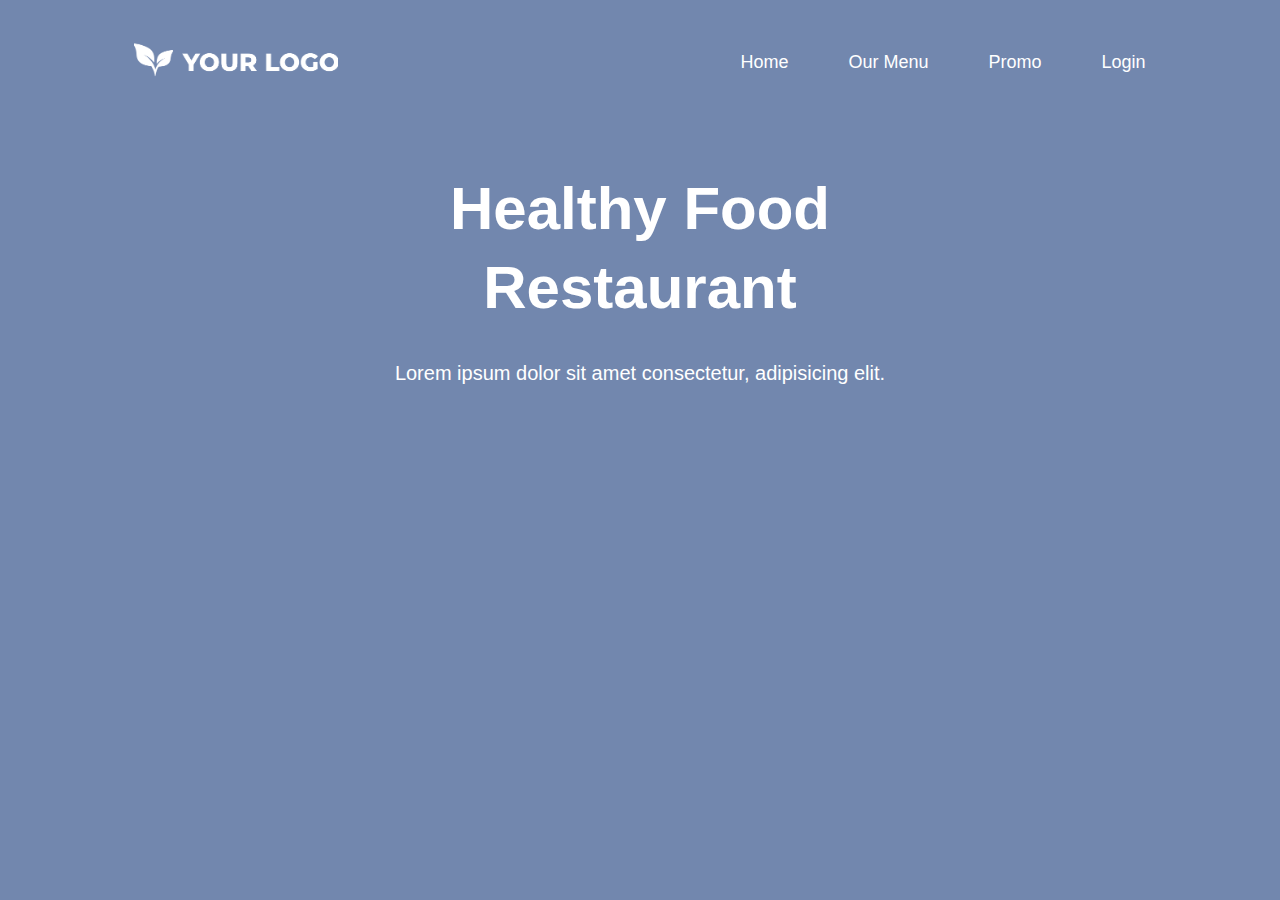
==== index.html @ f0b859d2 "хедер и приветственный текст" ====
<!DOCTYPE html>
<html lang="ru">
<head>
    <meta charset="UTF-8">
    <meta http-equiv="X-UA-Compatible" content="IE=edge">
    <meta name="viewport" content="width=device-width, initial-scale=1.0">
    <title>Document</title>
    <link rel="stylesheet" href="styles.css">
</head>

<div class="container">
    <header>
        <div class="left">
            <div class="logo">
                <img src="./logo.png" alt="logo">
            </div>
        </div>
    
        <div class="right">
            <div class="link">
                <a href="#">Home</a>
            </div>
            <div class="link">
                <a href="#">Our Menu</a>
            </div>
            <div class="link">
                <a href="#">Promo</a>
            </div>
            <div class="link">
                <a href="#">Login</a>
            </div>
        </div>
    </header>

    <div class="main">
        <div class="maintext">
            <div class="big">
                <span><h1>Healthy Food</h1></span>
                <span><h1>Restaurant</h1></span>
            </div>
            <div class="small">
                <span><h1>Lorem ipsum dolor sit amet consectetur, adipisicing elit.</h1></span>
            </div>
        </div>
    </div class="main">
</div>

</html>
---- styles.css ----
* {
    font-family: -apple-system, BlinkMacSystemFont, 'Segoe UI', Roboto, Oxygen, Ubuntu, Cantarell, 'Open Sans', 'Helvetica Neue', sans-serif;
}
a {
    text-decoration: none;
}
body
{
    background-color: #7287ae;
}
.main {
    margin-top: 100px;
}
.main .main_text{
    display: flex;
    align-items: center;
    
}

.main .maintext .big h1{
    display: flex;
    font-size: 60px;
    color: white;
    justify-content: center;
    align-items: center;
    flex-direction: row;
    margin-top: -30px;
}

.main .maintext .small h1{
    display: flex;
    font-size: 20px;
    color: white;
    justify-content: center;
    align-items: center;
    flex-direction: row;
    font-weight: 400;

}

.container {
    width: 80%;
    margin: 20px auto;
}

header {
    display: flex;
    align-items: center;
    justify-content: space-between;
}
header .left {
    display: flex;
    align-items: center;
}
header .left .logo img {
    height: 80px;
}
header .right {
    display: flex;
}
header .right .link{
    margin-left: 60px;
}
header .right .link a {
    font-size: 18px;
    color: white;
    font-weight: 500;
    transition: all .3s;
}
header .right .link a:hover {
    color: rgb(216, 216, 216);
    cursor: pointer;
}
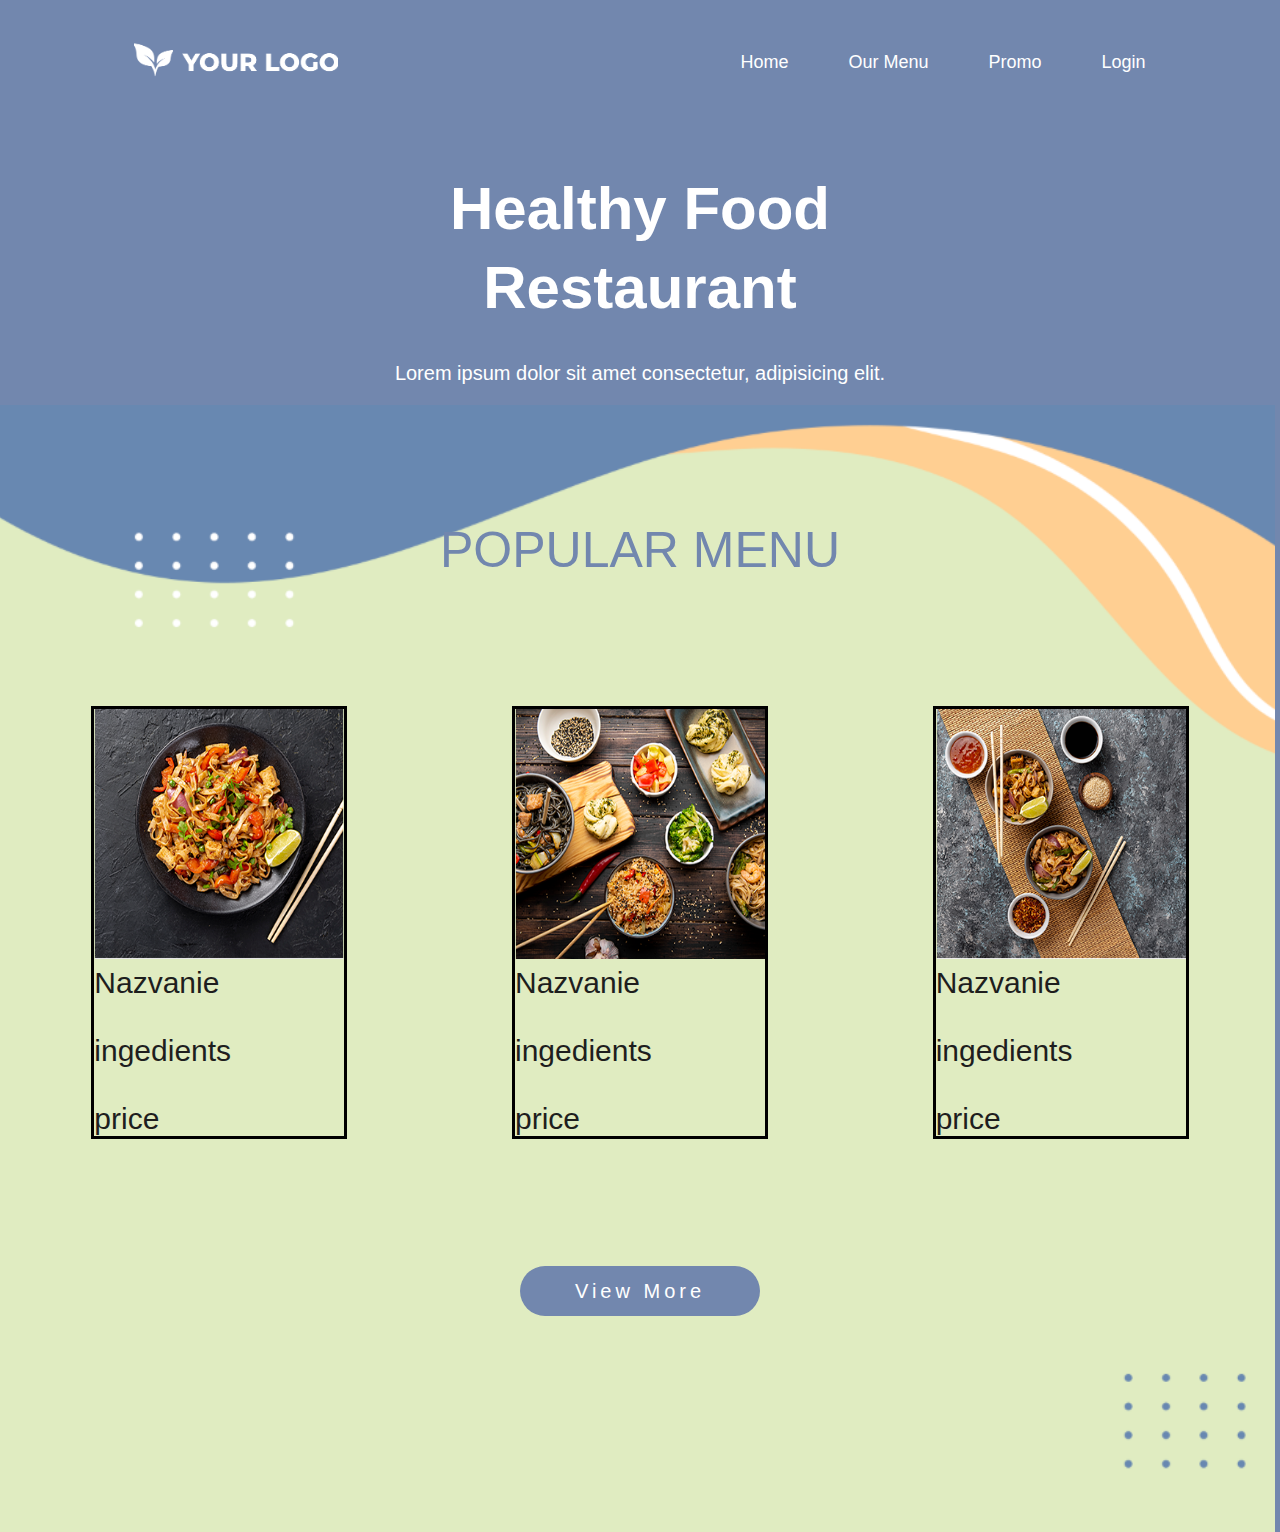
==== commit d7fd11f3: "вторая часть страницы" ====
--- a/index.html
+++ b/index.html
@@ -4,8 +4,8 @@
     <meta charset="UTF-8">
     <meta http-equiv="X-UA-Compatible" content="IE=edge">
     <meta name="viewport" content="width=device-width, initial-scale=1.0">
-    <title>Document</title>
-    <link rel="stylesheet" href="styles.css">
+    <title>Restaurant</title>
+    <link rel="stylesheet" href="./styles.css">
 </head>
 
 <div class="container">
@@ -15,7 +15,7 @@
                 <img src="./logo.png" alt="logo">
             </div>
         </div>
-    
+        
         <div class="right">
             <div class="link">
                 <a href="#">Home</a>
@@ -38,11 +38,31 @@
                 <span><h1>Healthy Food</h1></span>
                 <span><h1>Restaurant</h1></span>
             </div>
+
             <div class="small">
                 <span><h1>Lorem ipsum dolor sit amet consectetur, adipisicing elit.</h1></span>
             </div>
         </div>
-    </div class="main">
+    </div class="main">    
 </div>
+    <div class="back2"><img src="./background2.png"></div>
+
+    <div class="popularmenutext">
+        <span>POPULAR MENU</span>
+    </div>
+    <div class="tovari">
+        <div class="t1">
+            <img src="./photo1.png"><span><br>Nazvanie<br><br>ingedients<br><br>price</span>
+        </div>
+        <div class="t2">
+            <img src="./photo2.png"><span><br>Nazvanie<br><br>ingedients<br><br>price</span>
+        </div>
+        <div class="t3">
+            <img src="./photo3.png"><span><br>Nazvanie<br><br>ingedients<br><br>price</span>
+        </div>
+    </div>
+    <div class="more_button">
+        <button href="#">View More</button>
+    </div>
 
 </html>--- a/styles.css
+++ b/styles.css
@@ -1,4 +1,4 @@
-* {
+*{
     font-family: -apple-system, BlinkMacSystemFont, 'Segoe UI', Roboto, Oxygen, Ubuntu, Cantarell, 'Open Sans', 'Helvetica Neue', sans-serif;
 }
 a {
@@ -38,6 +38,77 @@
 
 }
 
+.back2 img{
+    display: flex;
+    justify-content: center;
+    width: 101%;
+    height: 100%;
+    margin-left: -10px;
+    z-index: -1;
+    
+}
+
+.popularmenutext{
+    display: flex;
+    justify-content: center;
+    margin-top: -80%;
+    font-weight: 500;
+    font-size: 50px;
+    color: #7287ae;
+    z-index: 1;
+}
+
+.tovari{
+    margin-top: 10%;
+    display: flex;
+    z-index: 1;
+    justify-content: space-around;
+    align-items: flex-start;
+    flex-direction: row;
+    border: 1px solid black;
+}
+
+.tovari .t1{
+    border: 3px solid black;
+}
+.tovari .t2{
+    border: 3px solid black;
+}
+.tovari .t3{
+    border: 3px solid black;
+}
+
+
+.tovari img
+{
+    width: 250px;
+    height: 250px;
+}
+
+.tovari span{
+    font-size: 30px;
+    color: rgb(30, 30, 30);
+}
+
+.more_button{
+    margin-top: 10%;
+    display: flex;
+    align-items: center;
+    justify-content: center;
+}
+.more_button button{
+    background-color: #7287ae;
+    color: rgb(255, 255, 255);
+    letter-spacing: 4px;
+    font-weight: 500;
+    border: none;
+    padding: 10px;
+    width: 240px;
+    height: 50px;
+    font-size: 20px;
+    border-radius: 30px;
+}
+
 .container {
     width: 80%;
     margin: 20px auto;
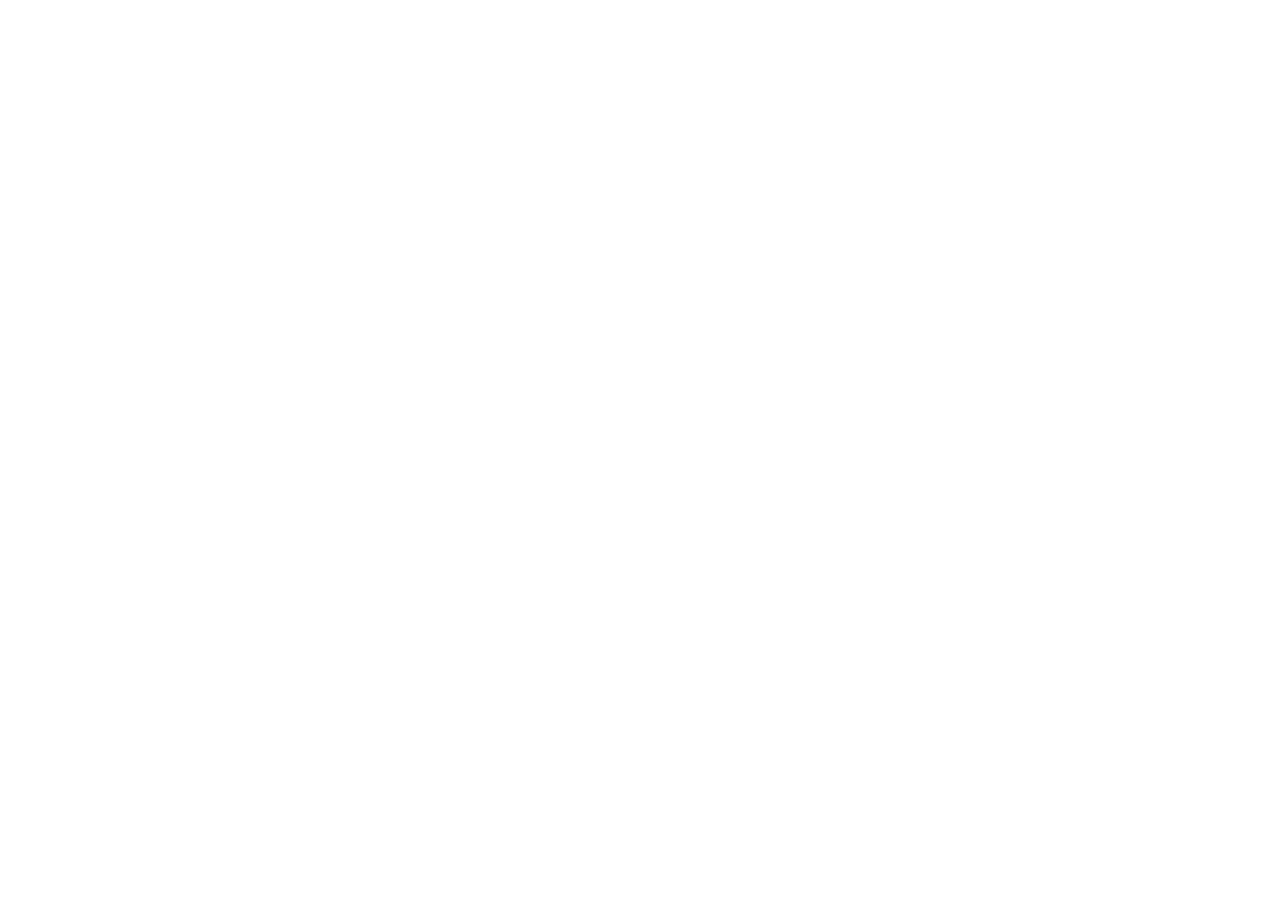
==== commit ee6e4510: "получилась хрень" ====
--- a/index.html
+++ b/index.html
@@ -45,7 +45,8 @@
         </div>
     </div class="main">    
 </div>
-    <div class="back2"><img src="./background2.png"></div>
+
+    
 
     <div class="popularmenutext">
         <span>POPULAR MENU</span>
@@ -61,8 +62,9 @@
             <img src="./photo3.png"><span><br>Nazvanie<br><br>ingedients<br><br>price</span>
         </div>
     </div>
-    <div class="more_button">
+    <div class="button1">
         <button href="#">View More</button>
     </div>
 
+
 </html>--- a/styles.css
+++ b/styles.css
@@ -4,17 +4,13 @@
 a {
     text-decoration: none;
 }
-body
-{
-    background-color: #7287ae;
-}
+
 .main {
     margin-top: 100px;
 }
 .main .main_text{
     display: flex;
-    align-items: center;
-    
+    align-items: center;    
 }
 
 .main .maintext .big h1{
@@ -35,23 +31,19 @@
     align-items: center;
     flex-direction: row;
     font-weight: 400;
-
 }
 
 .back2 img{
     display: flex;
     justify-content: center;
-    width: 101%;
-    height: 100%;
-    margin-left: -10px;
+    background-size: 100%;
     z-index: -1;
-    
 }
 
 .popularmenutext{
     display: flex;
     justify-content: center;
-    margin-top: -80%;
+    margin-top: -100%;
     font-weight: 500;
     font-size: 50px;
     color: #7287ae;
@@ -71,16 +63,16 @@
 .tovari .t1{
     border: 3px solid black;
 }
+
 .tovari .t2{
     border: 3px solid black;
 }
+
 .tovari .t3{
     border: 3px solid black;
 }
 
-
-.tovari img
-{
+.tovari img{
     width: 250px;
     height: 250px;
 }
@@ -90,13 +82,14 @@
     color: rgb(30, 30, 30);
 }
 
-.more_button{
+.button1{
     margin-top: 10%;
     display: flex;
     align-items: center;
     justify-content: center;
 }
-.more_button button{
+.button1 button{
+    display: flex;
     background-color: #7287ae;
     color: rgb(255, 255, 255);
     letter-spacing: 4px;
@@ -107,6 +100,12 @@
     height: 50px;
     font-size: 20px;
     border-radius: 30px;
+    justify-content: center;
+    transition: 0.6s;
+}
+
+.button1 button:hover{
+    width: 270px;
 }
 
 .container {
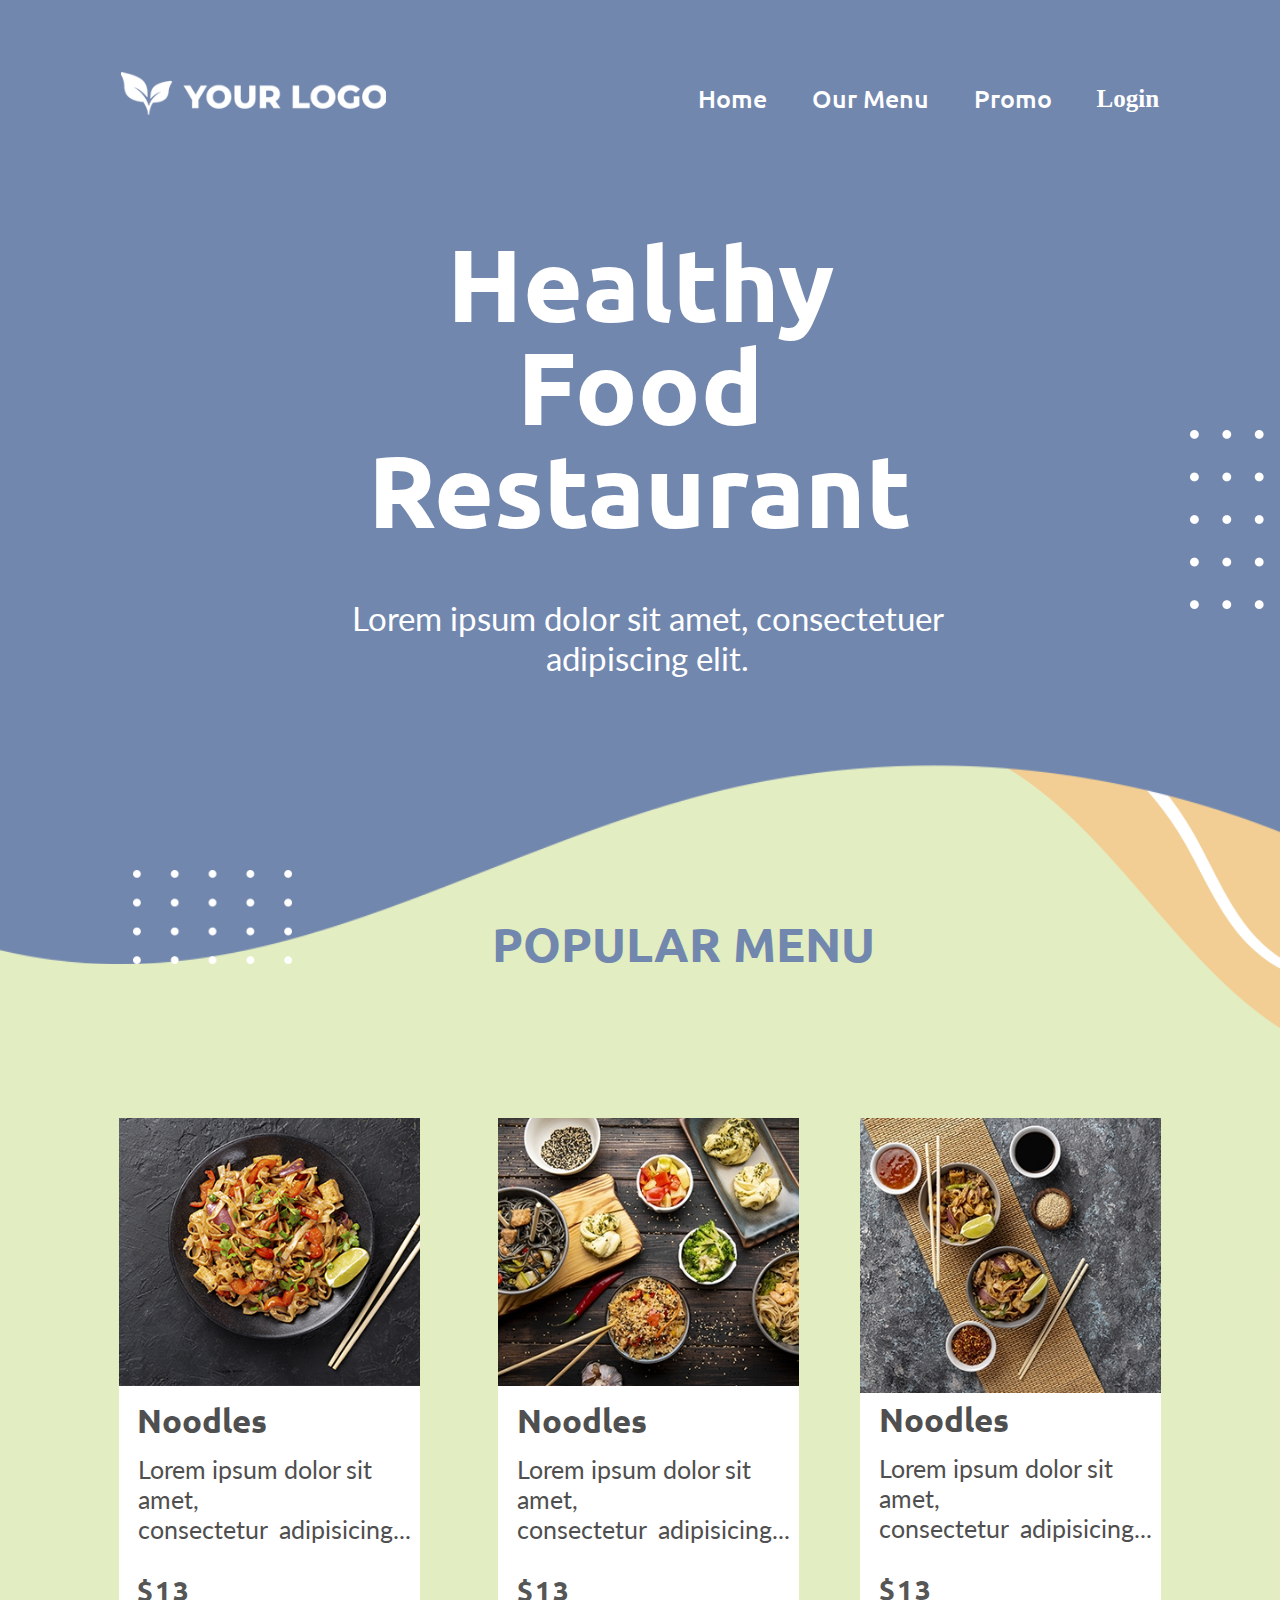
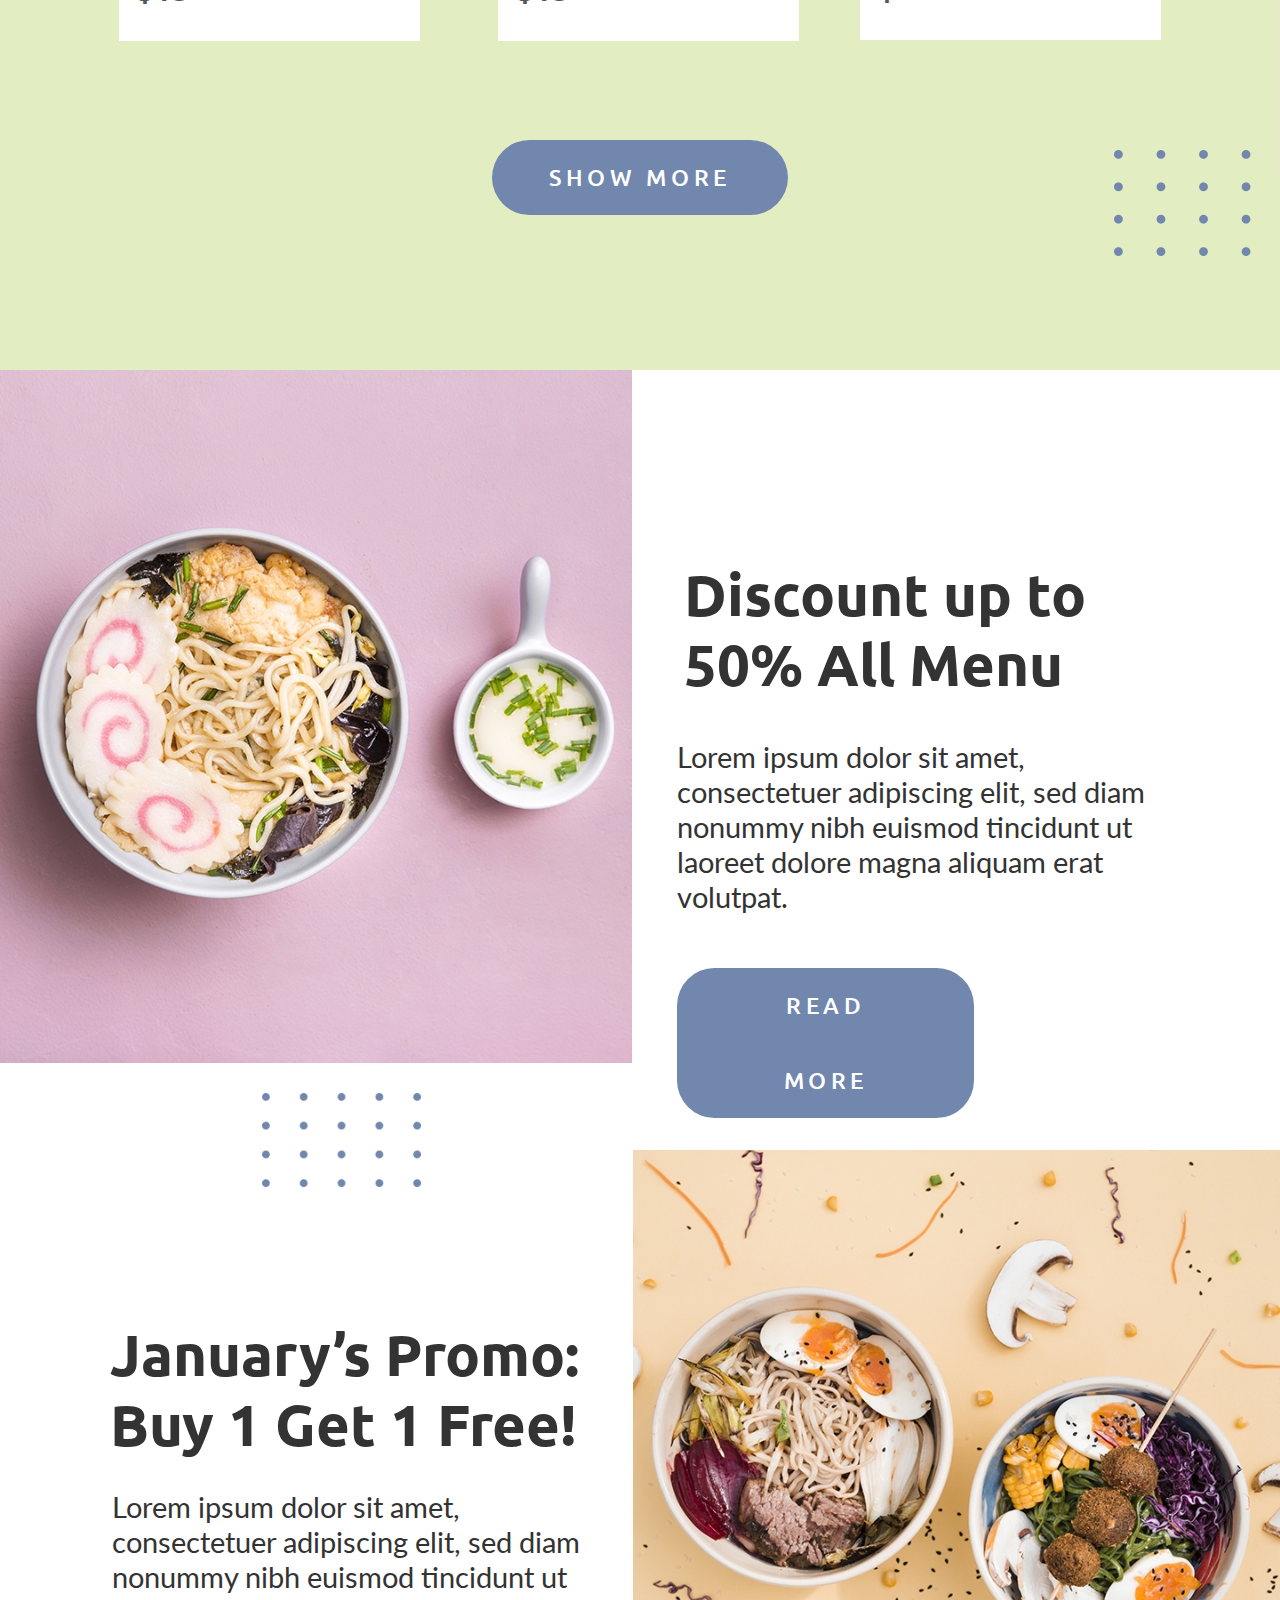
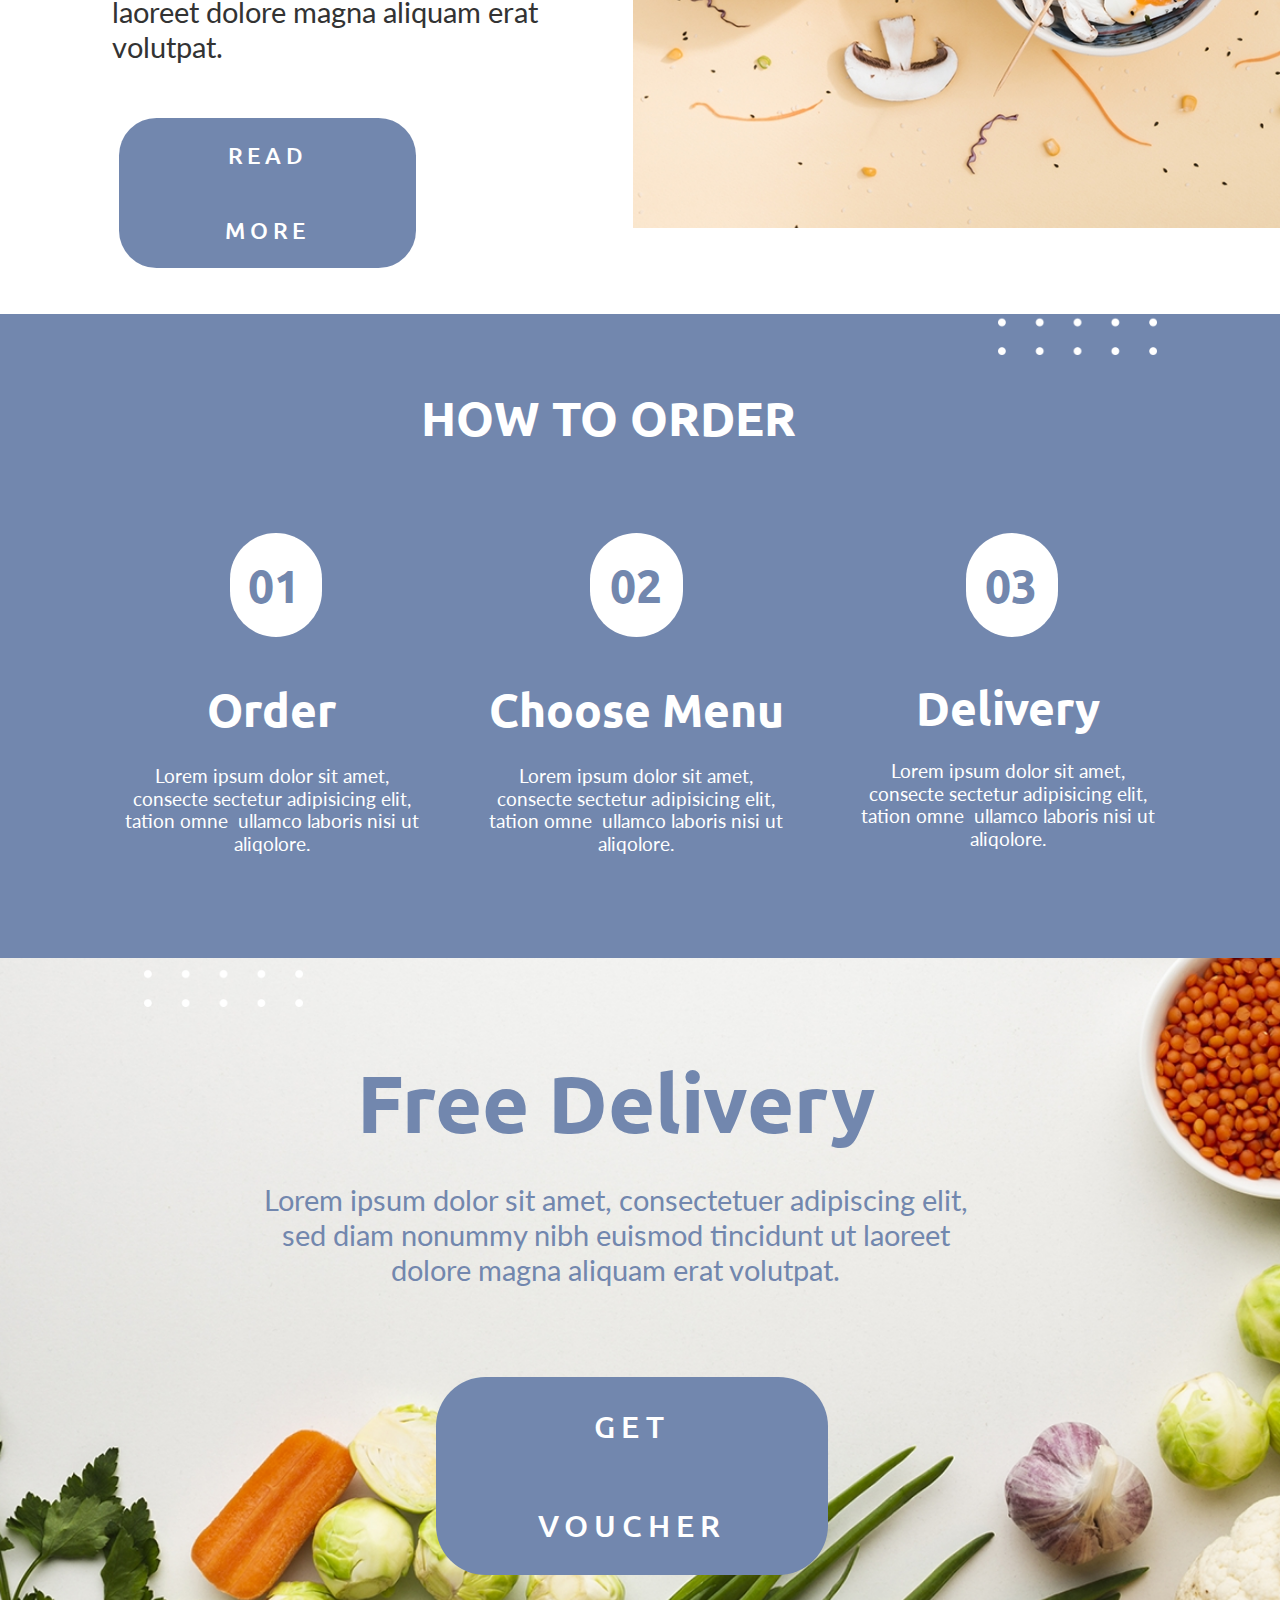
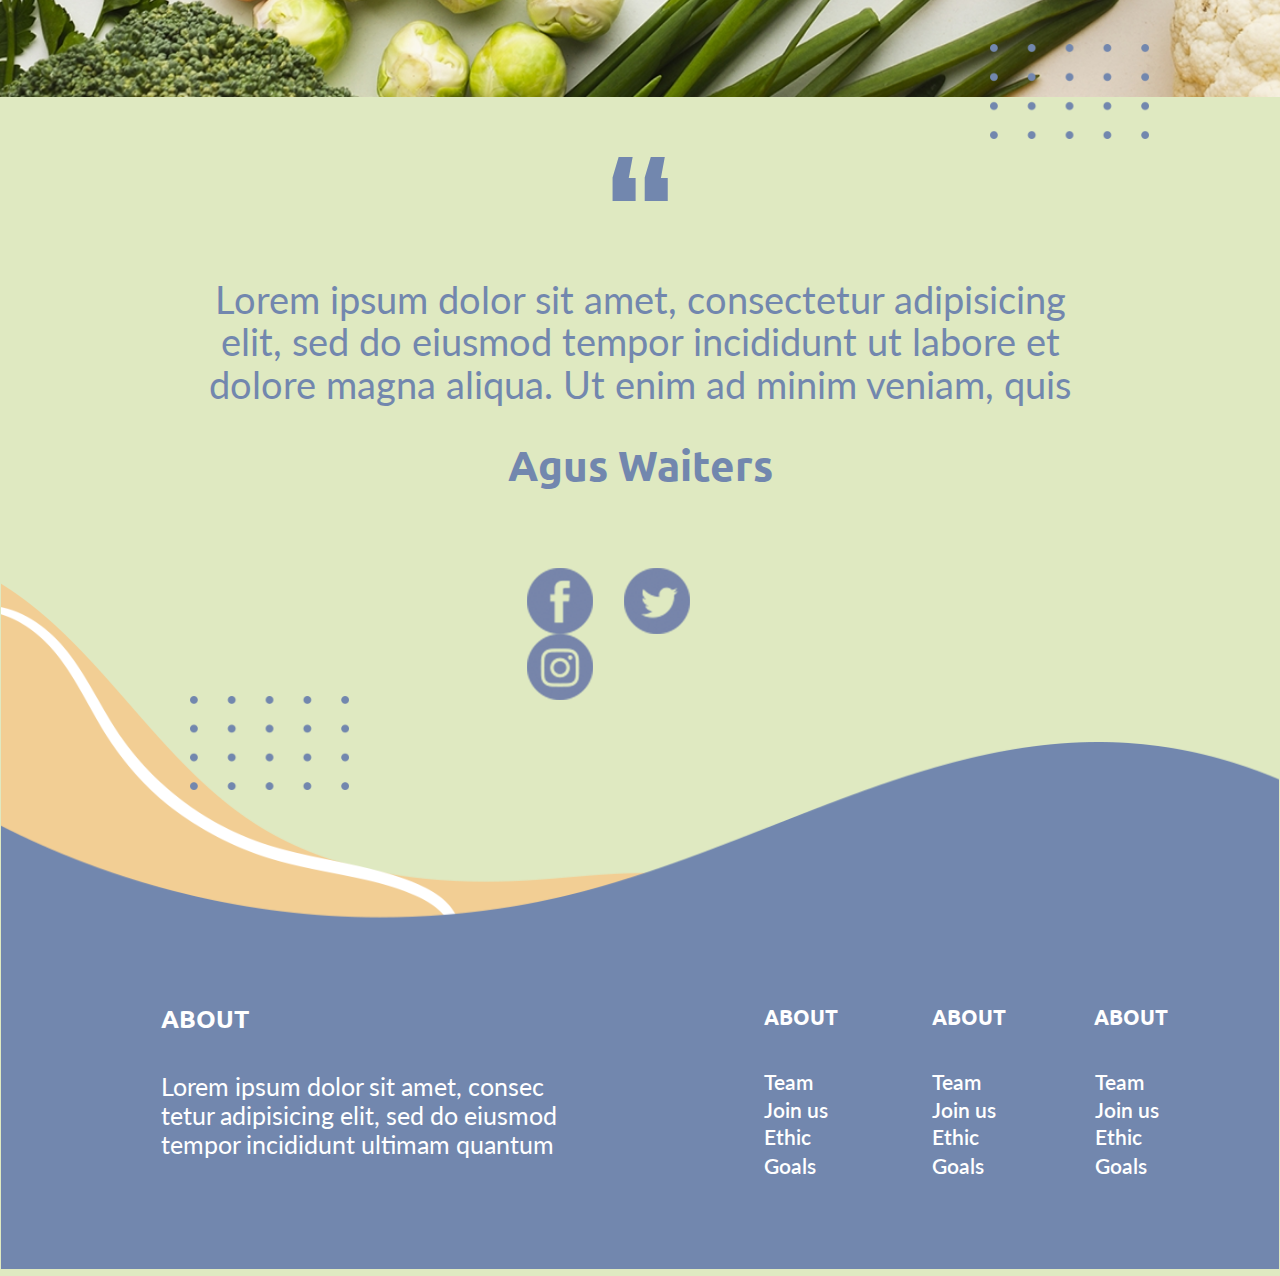
==== commit be78f3d2: "landing zakonchen" ====
--- a/index.html
+++ b/index.html
@@ -1,70 +1,223 @@
-<!DOCTYPE html>
-<html lang="ru">
-<head>
+<!doctype html>
+<html>
+  <head>
+    <title>Your site's title should be here</title>
     <meta charset="UTF-8">
-    <meta http-equiv="X-UA-Compatible" content="IE=edge">
-    <meta name="viewport" content="width=device-width, initial-scale=1.0">
-    <title>Restaurant</title>
-    <link rel="stylesheet" href="./styles.css">
-</head>
-
-<div class="container">
-    <header>
-        <div class="left">
-            <div class="logo">
-                <img src="./logo.png" alt="logo">
-            </div>
-        </div>
-        
-        <div class="right">
-            <div class="link">
-                <a href="#">Home</a>
-            </div>
-            <div class="link">
-                <a href="#">Our Menu</a>
-            </div>
-            <div class="link">
-                <a href="#">Promo</a>
-            </div>
-            <div class="link">
-                <a href="#">Login</a>
-            </div>
-        </div>
-    </header>
-
-    <div class="main">
-        <div class="maintext">
-            <div class="big">
-                <span><h1>Healthy Food</h1></span>
-                <span><h1>Restaurant</h1></span>
-            </div>
-
-            <div class="small">
-                <span><h1>Lorem ipsum dolor sit amet consectetur, adipisicing elit.</h1></span>
-            </div>
-        </div>
-    </div class="main">    
-</div>
-
-    
-
-    <div class="popularmenutext">
-        <span>POPULAR MENU</span>
+    <meta name="description" content="Your site's description should be here">
+    <meta name="keywords" content="Your site's keywords should be here">
+    <meta name="viewport" content="width=device-width,initial-scale=1">
+    <meta http-equiv="X-UA-Compatible" content="IE=Edge">
+    <link rel="stylesheet" href="style.css"> 
+    <!--[if IE 6]>
+	<style type="text/css">
+		* html .group {
+			height: 1%;
+		}
+	</style>
+  <![endif]--> 
+    <!--[if IE 7]>
+	<style type="text/css">
+		*:first-child+html .group {
+			min-height: 1px;
+		}
+	</style>
+  <![endif]--> 
+    <!--[if lt IE 9]> 
+	<script src="https://cdnjs.cloudflare.com/ajax/libs/html5shiv/3.7.3/html5shiv.min.js"></script> 
+  <![endif]--> 
+    <link rel="stylesheet" href="https://fonts.googleapis.com/css?family=Ubuntu:300,300italic,regular,italic,500,500italic,700,700italic&amp;subset=cyrillic,cyrillic-ext,greek,greek-ext,latin,latin-ext">
+    <link rel="stylesheet" href="https://fonts.googleapis.com/css?family=Raleway:100,100italic,200,200italic,300,300italic,regular,italic,500,500italic,600,600italic,700,700italic,800,800italic,900,900italic&amp;subset=latin,latin-ext">
+    <link rel="stylesheet" href="https://fonts.googleapis.com/css?family=Lato:100,100italic,300,300italic,regular,italic,700,700italic,900,900italic&amp;subset=latin,latin-ext">
+    <script src="https://ajax.googleapis.com/ajax/libs/jquery/3.2.1/jquery.min.js"></script>
+    <script src="js/match-height.js"></script> 
+    <script>
+		$(function () {
+			$('.match-height-bootstrap-row > * > *').matchHeight();
+			$('.match-height > *').matchHeight();
+		})
+	</script>
+  </head>
+  <body>
+    <div class="background">
+      <div class="wrapper">
+        <div class="design">
+          <div class="col-4">
+            <img class="shape" src="images/shape_16.png" alt="">
+            <div class="text">
+              Popular menu
+            </div>
+          </div>
+          <div class="col-7">
+            <div class="row-2 match-height group">
+              <div class="content-1">
+                <img class="place-your-design-here-double-click-to-edit" src="images/place_your_design_here_do.png" alt="">
+                <div class="col">
+                  <p class="title-2">Noodles</p>
+                  <p class="body-text">Lorem ipsum dolor sit amet,<br>consectetur &nbsp;adipisicing...</p>
+                  <p class="price">$13</p>
+                </div>
+              </div>
+              <div class="content-2">
+                <img class="place-your-image-here-double-click-to-edit" src="images/place_your_image_here_dou_4.jpg" alt="">
+                <div class="col-2">
+                  <p class="title-3">Noodles</p>
+                  <p class="body-text-2">Lorem ipsum dolor sit amet,<br>consectetur &nbsp;adipisicing...</p>
+                  <p class="price-2">$13</p>
+                </div>
+              </div>
+              <div class="content-3">
+                <img class="place-your-image-here-double-click-to-edit-2" src="images/place_your_image_here_dou_5.jpg" alt="">
+                <div class="rectangle-holder">
+                  <div class="col-3">
+                    <p class="title-4">Noodles</p>
+                    <p class="body-text-3">Lorem ipsum dolor sit amet,<br>consectetur &nbsp;adipisicing...</p>
+                    <p class="price-3">$13</p>
+                  </div>
+                </div>
+              </div>
+            </div>
+            <div class="row-3 group">
+              <div class="button">
+                Show More
+              </div>
+              <img class="shape-2" src="images/shape_14.png" alt="">
+            </div>
+          </div>
+        </div>
+        <div class="background-2">
+          <div class="toolbar group">
+            <img class="place-your-logo-here-double-click-to-edit" src="images/place_your_logo_here_doub.png" alt="">
+            <p class="order">Login</p>
+            <p class="promo">Promo</p>
+            <p class="menu">Our Menu</p>
+            <p class="home">Home</p>
+          </div>
+          <div class="row-5 group">
+            <div class="text-2">
+              <p class="title-5">Healthy Food<br>Restaurant</p>
+              <p class="body-text-4">Lorem ipsum dolor sit amet, consectetuer adipiscing elit.</p>
+            </div>
+            <img class="shape-3" src="images/shape_19.png" alt="">
+          </div>
+          <img class="shape-4" src="images/shape_20.png" alt="">
+        </div>
+      </div>
+      <div class="group-3">
+        <div class="backgorund group">
+          <img class="place-your-image-here-double-click-to-edit-3" src="images/place_your_image_here_dou_3.jpg" alt="">
+          <div class="col-6">
+            <div class="text-3">
+              <p class="title-6">Discount up to<br>50% All Menu</p>
+              <p class="body-text-5">Lorem ipsum dolor sit amet, consectetuer adipiscing elit, sed diam nonummy nibh euismod tincidunt ut laoreet dolore magna aliquam erat volutpat.</p>
+            </div>
+            <div class="button-3">
+              Read More
+            </div>
+          </div>
+        </div>
+        <img class="shape-5" src="images/shape_12.png" alt="">
+      </div>
+      <div class="group-4">
+        <div class="backgorund-2 group">
+          <div class="col-5">
+            <div class="text-4">
+              <p class="title-7">January’s Promo:<br>Buy 1 Get 1 Free!</p>
+              <p class="body-text-6">Lorem ipsum dolor sit amet, consectetuer adipiscing elit, sed diam nonummy nibh euismod tincidunt ut laoreet dolore magna aliquam erat volutpat.</p>
+            </div>
+            <div class="button-5">
+              Read More
+            </div>
+          </div>
+          <img class="place-your-image-here-double-click-to-edit-4" src="images/place_your_image_here_dou_2.jpg" alt="">
+        </div>
+        <img class="shape-6" src="images/shape_9.png" alt="">
+      </div>
+      <div class="design-2">
+        <div class="text-5">
+          How to order
+        </div>
+        <div class="row match-height group">
+          <div class="column-1">
+            <div class="ellipse-holder">
+              01
+            </div>
+            <p class="title-10">Order</p>
+            <p class="body-text-7">Lorem ipsum dolor sit amet, consecte sectetur adipisicing elit, tation omne &nbsp;ullamco laboris nisi ut aliqolore.</p>
+          </div>
+          <div class="column-2">
+            <div class="ellipse-holder-2">
+              02
+            </div>
+            <p class="title-12">Choose Menu</p>
+            <p class="body-text-8">Lorem ipsum dolor sit amet, consecte sectetur adipisicing elit, tation omne &nbsp;ullamco laboris nisi ut aliqolore.</p>
+          </div>
+          <div class="column-3">
+            <div class="ellipse-holder-3">
+              03
+            </div>
+            <p class="title-14">Delivery</p>
+            <p class="body-text-9">Lorem ipsum dolor sit amet, consecte sectetur adipisicing elit, tation omne &nbsp;ullamco laboris nisi ut aliqolore.</p>
+          </div>
+        </div>
+      </div>
+      <img class="shape-7" src="images/shape_6.png" alt="">
+      <div class="image">
+        <div class="text-6">
+          <p class="title-15">Free Delivery</p>
+          <p class="body-text-10">Lorem ipsum dolor sit amet, consectetuer adipiscing elit, sed diam nonummy nibh euismod tincidunt ut laoreet dolore magna aliquam erat volutpat.</p>
+        </div>
+        <div class="button-7">
+          GET VOUCHER
+        </div>
+      </div>
+      <img class="shape-8" src="images/shape_4.png" alt="">
+      <div class="group-7">
+        <div class="text-7">
+          <p class="quote">“</p>
+          <p class="body-text-11">Lorem ipsum dolor sit amet, consectetur adipisicing elit, sed do eiusmod tempor incididunt ut labore et dolore magna aliqua. Ut enim ad minim veniam, quis</p>
+          <p class="name">Agus Waiters</p>
+        </div>
+        <div class="social-media-icons group">
+          <img class="vector-smart-object41-double-click-to-edit" src="images/vector_smart_object41_dou.png" alt="">
+          <img class="vector-smart-object51-double-click-to-edit" src="images/vector_smart_object51_dou.png" alt="">
+          <img class="vector-smart-object61-double-click-to-edit" src="images/vector_smart_object61_dou.png" alt="">
+        </div>
+      </div>
+      <div class="design-3">
+        <div class="shape-holder">
+          <img class="shape-9" src="images/shape_2.png" alt="">
+        </div>
+        <div class="shape-holder-2">
+          <div class="text-8 group">
+            <div class="col-8">
+              <p class="title-16">about</p>
+              <p class="body-text-12">Lorem ipsum dolor sit amet, consec<br>tetur adipisicing elit, sed do eiusmod tempor incididunt ultimam quantum</p>
+            </div>
+            <div class="col-12">
+              <p class="about-3">about</p>
+              <p class="team-3">Team</p>
+              <p class="text-11">Join us</p>
+              <p class="ethic-3">Ethic</p>
+              <p class="goals-3">Goals</p>
+            </div>
+            <div class="col-11">
+              <p class="about-2">about</p>
+              <p class="team-2">Team</p>
+              <p class="text-10">Join us</p>
+              <p class="ethic-2">Ethic</p>
+              <p class="goals-2">Goals</p>
+            </div>
+            <div class="col-10">
+              <p class="about">about</p>
+              <p class="team">Team</p>
+              <p class="text-9">Join us</p>
+              <p class="ethic">Ethic</p>
+              <p class="goals">Goals</p>
+            </div>
+          </div>
+        </div>
+        <img class="shape-10" src="images/shape_5.png" alt="">
+      </div>
     </div>
-    <div class="tovari">
-        <div class="t1">
-            <img src="./photo1.png"><span><br>Nazvanie<br><br>ingedients<br><br>price</span>
-        </div>
-        <div class="t2">
-            <img src="./photo2.png"><span><br>Nazvanie<br><br>ingedients<br><br>price</span>
-        </div>
-        <div class="t3">
-            <img src="./photo3.png"><span><br>Nazvanie<br><br>ingedients<br><br>price</span>
-        </div>
-    </div>
-    <div class="button1">
-        <button href="#">View More</button>
-    </div>
-
-
+  </body>
 </html>--- a/style.css
+++ b/style.css
@@ -0,0 +1,1008 @@
+@charset "UTF-8";
+/**
+* Eric Meyer's Reset CSS v2.0
+*/
+html, body, div, span, applet, object, iframe,
+h1, h2, h3, h4, h5, h6, p, blockquote, pre,
+a, abbr, acronym, address, big, cite, code,
+del, dfn, em, img, ins, kbd, q, s, samp,
+small, strike, strong, sub, sup, tt, var,
+b, u, i, center,
+dl, dt, dd, ol, ul, li,
+fieldset, form, label, legend,
+table, caption, tbody, tfoot, thead, tr, th, td,
+article, aside, canvas, details, embed,
+figure, figcaption, footer, header,
+menu, nav, output, ruby, section, summary,
+time, mark, audio, video, input, textarea {
+  margin: 0;
+  padding: 0;
+  border: 0;
+  font: inherit;
+  font-size: 100%;
+  vertical-align: baseline;
+}
+
+/* HTML5 display-role reset for older browsers */
+article, aside, details, figcaption, figure,
+footer, header, menu, nav, section, time {
+  display: block;
+}
+
+body {
+  line-height: 1;
+  color: black;
+  background: white;
+}
+
+a {
+  color: inherit;
+  text-decoration: none;
+}
+
+ol, ul {
+  list-style: none;
+}
+
+blockquote, q {
+  quotes: none;
+}
+
+blockquote:before, blockquote:after,
+q:before, q:after {
+  content: '';
+  content: none;
+}
+
+table {
+  border-collapse: collapse;
+  border-spacing: 0;
+}
+
+/* meyerweb css reset end */
+
+textarea:focus, input:focus {
+  outline: 0;
+}
+
+input {
+  border-width: 0;
+}
+
+em {
+  font-style: italic;
+}
+
+h1, h2, h3, h4, h5, h6 {
+  font-weight: bold;
+  margin-top: 0;
+  margin-bottom: 0;
+}
+
+.group:before,
+.group:after {
+  content: " ";
+  display: table;
+}
+
+.group:after {
+  clear: both;
+}
+
+.group {
+  zoom: 1; /* ie 6/7 */
+}
+
+embed,
+img,
+object,
+video {
+  max-width: 100%;
+}
+sup {
+  font-size: 58.3%;
+  vertical-align: text-top;
+}
+sub {
+  font-size: 58.3%;
+  vertical-align: text-bottom;
+}
+.no-space-between-inline-blocks {
+  *letter-spacing: normal; /*reset IE < 8*/
+  letter-spacing: -0.31em; /*webkit*/
+  word-spacing: -0.43em; /*IE < 8 && gecko*/
+}
+/*restore spacing on inner elements*/
+.no-space-between-inline-blocks > * {
+  letter-spacing: normal;
+  word-spacing: normal;
+}
+.displace {
+  left: -5000px;
+  position: absolute;
+}
+html {
+  -webkit-box-sizing: border-box;
+  -moz-box-sizing: border-box;
+  box-sizing: border-box;
+}
+*,
+*:after,
+*:before {
+  -webkit-box-sizing: inherit;
+  -moz-box-sizing: inherit;
+  box-sizing: inherit;
+}
+html {
+  font-size: 16px;
+}
+body {
+  color: #ffffff;
+  font-family: Lato, sans-serif;
+  font-size: 29.1742px;
+  font-style: normal;
+  font-weight: normal;
+  letter-spacing: 0;
+  text-decoration: none;
+}
+body {
+  float: none;
+  height: auto;
+  margin: 0 auto;
+  position: relative;
+  width: 100%; /* 1440px / 1440px = 100% */
+}
+.background {
+  min-height: 6000px;
+  position: relative;
+  z-index: 0;
+  background: #dfe9c1 center 0;
+  background-position: center top;
+  -webkit-background-size: cover;
+  -moz-background-size: cover;
+  -o-background-size: cover;
+  background-size: cover;
+}
+.wrapper {
+  height: 1970px;
+  position: relative;
+  width: 100%; /* 1440px / 1440px = 100% */
+  z-index: 132;
+}
+.design {
+  left: 0;
+  position: absolute;
+  top: 83px;
+  width: 100%; /* 1440px / 1440px = 100% */
+  z-index: 0;
+}
+.col-4 {
+  left: 17.63889%;
+  margin: 0 auto;
+  min-height: 972px;
+  overflow: hidden;
+  padding: 490px 0 37px;
+  position: relative;
+  width: 64.72222%; /* 932px / 1440px = 64.72222% */
+  z-index: 134;
+  background: url(images/shape_15.png) no-repeat center 0;
+}
+.shape {
+  display: block;
+  left: 21.190987%;
+  margin: 0 auto;
+  max-width: 537px;
+  position: relative;
+  width: 57.618027%; /* 537px / 932px = 57.618027% */
+}
+.text {
+  margin: -49px 0 0 4.828326%; /* 45px / 932px = 4.828326% */
+  position: relative;
+  color: #7287ae;
+  font-family: Ubuntu, sans-serif;
+  font-size: 47.58565px;
+  font-weight: bold;
+  text-transform: uppercase;
+}
+.col-7 {
+  margin: -388px 0 0;
+  min-height: 1303px;
+  padding: 451px 2.291667% 109px; /* 33px / 1440px = 2.291667% */
+  position: relative;
+  z-index: 132;
+  background: rgba(228, 237, 194, 0.8);
+}
+.row-2 {
+  margin: 0 auto;
+  position: relative;
+  width: 85.2984%; /* 1172px / 1374px = 85.2984% */
+}
+.content-1 {
+  float: left;
+  position: relative;
+  width: 28.924915%; /* 339px / 1172px = 28.924915% */
+}
+.place-your-design-here-double-click-to-edit {
+  display: block;
+  margin: 0 auto;
+  width: 100%; /* 339px / 339px = 100% */
+}
+.col {
+  min-height: 227px;
+  padding: 18px 2.064897% 37px; /* 7px / 339px = 2.064897% */
+  position: relative;
+  background: #ffffff;
+}
+.title-2 {
+  margin: 0 0 0 4.129794%; /* 14px / 339px = 4.129794% */
+  color: #504f4f;
+  font-family: Ubuntu, sans-serif;
+  font-size: 33.33333px;
+  font-weight: bold;
+}
+.body-text {
+  margin: 17px 0 0 4.424779%; /* 15px / 339px = 4.424779% */
+  color: #504f4f;
+  font-size: 25px;
+  line-height: 1.2;
+}
+.price {
+  margin: 32px 0 0 4.129794%; /* 14px / 339px = 4.129794% */
+  color: #565656;
+  font-family: Ubuntu, sans-serif;
+  font-size: 27.95299px;
+  font-weight: bold;
+  letter-spacing: 0.075em;
+}
+.content-2 {
+  float: left;
+  margin: 0 0 0 7.423208%; /* 87px / 1172px = 7.423208% */
+  position: relative;
+  width: 28.924915%; /* 339px / 1172px = 28.924915% */
+}
+.place-your-image-here-double-click-to-edit {
+  display: block;
+  margin: 0 auto;
+  width: 100%; /* 339px / 339px = 100% */
+}
+.col-2 {
+  min-height: 227px;
+  padding: 18px 2.064897% 37px; /* 7px / 339px = 2.064897% */
+  position: relative;
+  background: #ffffff;
+}
+.title-3 {
+  margin: 0 0 0 4.424779%; /* 15px / 339px = 4.424779% */
+  color: #504f4f;
+  font-family: Ubuntu, sans-serif;
+  font-size: 33.33333px;
+  font-weight: bold;
+}
+.body-text-2 {
+  margin: 17px 0 0 4.424779%; /* 15px / 339px = 4.424779% */
+  color: #504f4f;
+  font-size: 25px;
+  line-height: 1.2;
+}
+.price-2 {
+  margin: 32px 0 0 4.424779%; /* 15px / 339px = 4.424779% */
+  color: #565656;
+  font-family: Ubuntu, sans-serif;
+  font-size: 27.95299px;
+  font-weight: bold;
+  letter-spacing: 0.075em;
+}
+.content-3 {
+  float: left;
+  margin: 0 0 0 5.802048%; /* 68px / 1172px = 5.802048% */
+  position: relative;
+  width: 28.924915%; /* 339px / 1172px = 28.924915% */
+  z-index: 0;
+}
+.place-your-image-here-double-click-to-edit-2 {
+  display: block;
+  margin: 0 auto;
+  position: relative;
+  width: 100%; /* 339px / 339px = 100% */
+  z-index: 154;
+}
+.rectangle-holder {
+  margin: -8px 0 0;
+  position: relative;
+  z-index: 152;
+  background: #ffffff;
+}
+.col-3 {
+  min-height: 227px;
+  padding: 18px 2.064897% 37px; /* 7px / 339px = 2.064897% */
+  position: relative;
+  background: #ffffff;
+}
+.title-4 {
+  margin: 0 0 0 4.424779%; /* 15px / 339px = 4.424779% */
+  color: #504f4f;
+  font-family: Ubuntu, sans-serif;
+  font-size: 33.33333px;
+  font-weight: bold;
+}
+.body-text-3 {
+  margin: 17px 0 0 4.424779%; /* 15px / 339px = 4.424779% */
+  color: #504f4f;
+  font-size: 25px;
+  line-height: 1.2;
+}
+.price-3 {
+  margin: 32px 0 0 4.424779%; /* 15px / 339px = 4.424779% */
+  color: #565656;
+  font-family: Ubuntu, sans-serif;
+  font-size: 27.95299px;
+  font-weight: bold;
+  letter-spacing: 0.075em;
+}
+.row-3 {
+  left: 18.922853%;
+  margin: 99px auto 0;
+  position: relative;
+  width: 62.154293%; /* 854px / 1374px = 62.154293% */
+}
+.button {
+  float: left;
+  min-height: 75px;
+  width: 39.11007%; /* 334px / 854px = 39.11007% */
+  -webkit-border-radius: 37.5px;
+  -moz-border-radius: 37.5px;
+  border-radius: 37.5px;
+  background: #7287ae;
+  font-family: Ubuntu, sans-serif;
+  font-size: 23.14815px;
+  font-weight: 500;
+  letter-spacing: 0.2em;
+  line-height: 75px;
+  text-align: center;
+  text-transform: uppercase;
+}
+.shape-2 {
+  float: right;
+  margin: 10px 0 0;
+  width: 137px;
+}
+.background-2 {
+  left: 0;
+  min-height: 912px;
+  padding: 72px 1.25% 0; /* 18px / 1440px = 1.25% */
+  position: absolute;
+  top: 0;
+  width: 100%; /* 1440px / 1440px = 100% */
+  background: url(images/shape_18.png) no-repeat center 0;
+  -webkit-background-size: cover;
+  -moz-background-size: cover;
+  -o-background-size: cover;
+  background-size: cover;
+}
+.toolbar {
+  margin: 0 auto;
+  position: relative;
+  width: 83.19088%; /* 1168px / 1404px = 83.19088% */
+}
+.place-your-logo-here-double-click-to-edit {
+  float: left;
+  max-width: 298px;
+  width: 25.513699%; /* 298px / 1168px = 25.513699% */
+}
+.order {
+  float: right;
+  margin: 14px 0 0;
+  font-family: MyriadPro, serif;
+  font-size: 25px;
+  font-weight: bold;
+  text-align: center;
+}
+.promo {
+  float: right;
+  margin: 14px 4.280822% 0 0; /* 50px / 1168px = 4.280822% */
+  font-family: Ubuntu, sans-serif;
+  font-size: 25px;
+  font-weight: 500;
+  text-align: center;
+}
+.menu {
+  float: right;
+  margin: 14px 4.366438% 0 0; /* 51px / 1168px = 4.366438% */
+  font-family: Ubuntu, sans-serif;
+  font-size: 25px;
+  font-weight: 500;
+  text-align: center;
+}
+.home {
+  float: right;
+  margin: 14px 4.280822% 0 0; /* 50px / 1168px = 4.280822% */
+  font-family: Ubuntu, sans-serif;
+  font-size: 25px;
+  font-weight: 500;
+  text-align: center;
+}
+.row-5 {
+  left: 12.92735%;
+  margin: 118px auto 0;
+  position: relative;
+  width: 74.1453%; /* 1041px / 1404px = 74.1453% */
+}
+.text-2 {
+  float: left;
+  position: relative;
+  width: 66.762726%; /* 695px / 1041px = 66.762726% */
+}
+.title-5 {
+  margin: 0 4.028777% 0 1.726619%; /* 28px / 695px = 4.028777%, 12px / 695px = 1.726619% */
+  font-family: Ubuntu, sans-serif;
+  font-size: 102.97847px;
+  font-weight: bold;
+  line-height: 102.97847px;
+  text-align: center;
+}
+.body-text-4 {
+  margin: 56px 0 0;
+  font-size: 33.33333px;
+  line-height: 1.2;
+  text-align: center;
+}
+.shape-3 {
+  float: right;
+  margin: 197px 0 0;
+  width: 74px;
+}
+.shape-4 {
+  display: block;
+  margin: 192px 0 0 9.375%; /* 135px / 1440px = 9.375% */
+  max-width: 179px;
+  position: relative;
+  width: 12.749288%; /* 179px / 1404px = 12.749288% */
+}
+.group-3 {
+  overflow: hidden;
+  position: relative;
+  z-index: 113;
+}
+.backgorund {
+  min-height: 780px;
+  overflow: hidden;
+  position: relative;
+  background: #ffffff;
+}
+.place-your-image-here-double-click-to-edit-3 {
+  float: left;
+  margin: 0 3.541667% 0 0; /* 51px / 1440px = 3.541667% */
+  max-width: 711px;
+  width: 49.375%; /* 711px / 1440px = 49.375% */
+}
+.col-6 {
+  float: left;
+  margin: 189px 0 0;
+  position: relative;
+  width: 38.88889%; /* 560px / 1440px = 38.88889% */
+}
+.text-3 {
+  position: relative;
+  width: 100%; /* 560px / 560px = 100% */
+}
+.title-6 {
+  margin: 0 0 0 1.25%; /* 7px / 560px = 1.25% */
+  color: #333333;
+  font-family: Ubuntu, sans-serif;
+  font-size: 58.33333px;
+  font-weight: bold;
+  line-height: 1.2;
+}
+.body-text-5 {
+  margin: 40px 0 0;
+  width: 100%; /* 560px / 560px = 100% */
+  color: #333333;
+  line-height: 1.2;
+}
+.button-3 {
+  margin: 54px 0 0;
+  min-height: 75px;
+  padding: 0 13.928572%; /* 78px / 560px = 13.928572% */
+  position: relative;
+  width: 59.642857%; /* 334px / 560px = 59.642857% */
+  -webkit-border-radius: 37.5px;
+  -moz-border-radius: 37.5px;
+  border-radius: 37.5px;
+  background: #7287ae;
+  font-family: Ubuntu, sans-serif;
+  font-size: 23.14815px;
+  font-weight: 500;
+  letter-spacing: 0.2em;
+  line-height: 75px;
+  text-align: center;
+  text-transform: uppercase;
+}
+.shape-5 {
+  display: block;
+  margin: -57px 0 0 20.48611%; /* 295px / 1440px = 20.48611% */
+  max-width: 179px;
+  position: relative;
+  width: 12.430555%; /* 179px / 1440px = 12.430555% */
+}
+.group-4 {
+  margin: -53px 0 0;
+  overflow: hidden;
+  position: relative;
+  z-index: 94;
+}
+.backgorund-2 {
+  min-height: 780px;
+  overflow: hidden;
+  padding: 0 0 0 8.611111%; /* 124px / 1440px = 8.611111% */
+  position: relative;
+  background: #ffffff;
+}
+.col-5 {
+  float: left;
+  margin: 185px 1.975684% 0 0; /* 26px / 1316px = 1.975684% */
+  position: relative;
+  width: 42.705166%; /* 562px / 1316px = 42.705166% */
+}
+.text-4 {
+  position: relative;
+}
+.title-7 {
+  color: #333333;
+  font-family: Ubuntu, sans-serif;
+  font-size: 58.33333px;
+  font-weight: bold;
+  line-height: 1.2;
+}
+.body-text-6 {
+  margin: 30px 0 0 0.355872%; /* 2px / 562px = 0.355872% */
+  width: 99.64413%; /* 560px / 562px = 99.64413% */
+  color: #333333;
+  line-height: 1.2;
+}
+.button-5 {
+  margin: 54px 0 0 1.779359%; /* 10px / 562px = 1.779359% */
+  min-height: 75px;
+  padding: 0 13.879004%; /* 78px / 562px = 13.879004% */
+  position: relative;
+  width: 59.430607%; /* 334px / 562px = 59.430607% */
+  -webkit-border-radius: 37.5px;
+  -moz-border-radius: 37.5px;
+  border-radius: 37.5px;
+  background: #7287ae;
+  font-family: Ubuntu, sans-serif;
+  font-size: 23.14815px;
+  font-weight: 500;
+  letter-spacing: 0.2em;
+  line-height: 75px;
+  text-align: center;
+  text-transform: uppercase;
+}
+.place-your-image-here-double-click-to-edit-4 {
+  float: left;
+  max-width: 728px;
+  width: 55.31915%; /* 728px / 1316px = 55.31915% */
+}
+.shape-6 {
+  display: block;
+  left: 34.20139%;
+  margin: -53px auto 0;
+  max-width: 179px;
+  position: relative;
+  width: 12.430555%; /* 179px / 1440px = 12.430555% */
+}
+.design-2 {
+  margin: -53px 0 0;
+  min-height: 656px;
+  overflow: hidden;
+  padding: 92px 8.680555%; /* 125px / 1440px = 8.680555% */
+  position: relative;
+  z-index: 62;
+  background: #7287ae;
+}
+.text-5 {
+  margin: 0 27.01389% 0 29.305555%; /* 389px / 1440px = 27.01389%, 422px / 1440px = 29.305555% */
+  position: relative;
+  font-family: Ubuntu, sans-serif;
+  font-size: 47.58565px;
+  font-weight: bold;
+  text-transform: uppercase;
+}
+.row {
+  margin: 91px auto 0;
+  position: relative;
+  width: 99.2437%; /* 1181px / 1190px = 99.2437% */
+}
+.column-1 {
+  float: left;
+  position: relative;
+  width: 29.889923%; /* 353px / 1181px = 29.889923% */
+}
+.ellipse-holder {
+  left: 1.274788%;
+  margin: 0 auto;
+  min-height: 104px;
+  padding: 0 5.949008%; /* 21px / 353px = 5.949008% */
+  position: relative;
+  width: 29.461756%; /* 104px / 353px = 29.461756% */
+  -webkit-border-radius: 52.14px/52.06px;
+  -moz-border-radius: 52.14px/52.06px;
+  border-radius: 52.14px/52.06px;
+  background: #ffffff;
+  color: #7287ae;
+  font-family: Ubuntu, sans-serif;
+  font-size: 45.66286px;
+  font-weight: bold;
+  line-height: 104px;
+}
+.title-10 {
+  margin: 50px 0 0;
+  font-family: Ubuntu, sans-serif;
+  font-size: 45.66286px;
+  font-weight: bold;
+  text-align: center;
+}
+.body-text-7 {
+  margin: 32px 0 0;
+  font-size: 19.02619px;
+  line-height: 22.83143px;
+  text-align: center;
+}
+.column-2 {
+  float: left;
+  margin: 0 0 0 4.826418%; /* 57px / 1181px = 4.826418% */
+  position: relative;
+  width: 29.889923%; /* 353px / 1181px = 29.889923% */
+}
+.ellipse-holder-2 {
+  margin: 0 auto;
+  max-width: 104px;
+  min-height: 104px;
+  width: 29.461756%; /* 104px / 353px = 29.461756% */
+  -webkit-border-radius: 52.14px/52.06px;
+  -moz-border-radius: 52.14px/52.06px;
+  border-radius: 52.14px/52.06px;
+  background: #ffffff;
+  color: #7287ae;
+  font-family: Ubuntu, sans-serif;
+  font-size: 45.66286px;
+  font-weight: bold;
+  line-height: 104px;
+  text-align: center;
+}
+.title-12 {
+  margin: 50px 0 0;
+  font-family: Ubuntu, sans-serif;
+  font-size: 45.66286px;
+  font-weight: bold;
+  text-align: center;
+}
+.body-text-8 {
+  margin: 32px auto 0;
+  font-size: 19.02619px;
+  line-height: 22.83143px;
+  text-align: center;
+}
+.column-3 {
+  float: left;
+  margin: 0 0 0 5.50381%; /* 65px / 1181px = 5.50381% */
+  position: relative;
+  width: 29.889923%; /* 353px / 1181px = 29.889923% */
+}
+.ellipse-holder-3 {
+  left: 1.274788%;
+  margin: 0 auto;
+  min-height: 104px;
+  padding: 0 6.232295%; /* 22px / 353px = 6.232295% */
+  position: relative;
+  width: 29.461756%; /* 104px / 353px = 29.461756% */
+  -webkit-border-radius: 52.14px/52.06px;
+  -moz-border-radius: 52.14px/52.06px;
+  border-radius: 52.14px/52.06px;
+  background: #ffffff;
+  color: #7287ae;
+  font-family: Ubuntu, sans-serif;
+  font-size: 45.66286px;
+  font-weight: bold;
+  line-height: 104px;
+}
+.title-14 {
+  margin: 48px 0 0;
+  font-family: Ubuntu, sans-serif;
+  font-size: 45.66286px;
+  font-weight: bold;
+  text-align: center;
+}
+.body-text-9 {
+  margin: 29px 0 0;
+  font-size: 19.02619px;
+  line-height: 22.83143px;
+  text-align: center;
+}
+.shape-7 {
+  display: block;
+  margin: -46px 0 0 11.25%; /* 162px / 1440px = 11.25% */
+  max-width: 179px;
+  position: relative;
+  width: 12.430555%; /* 179px / 1440px = 12.430555% */
+  z-index: 49;
+}
+.image {
+  margin: -66px 0 0;
+  min-height: 684px;
+  overflow: hidden;
+  padding: 122px 0;
+  position: relative;
+  width: 100%; /* 1440px / 1440px = 100% */
+  z-index: 44;
+  background: url(images/place_your_image_here_dou.jpg) no-repeat center 0;
+  background-position: center top;
+  -webkit-background-size: cover;
+  -moz-background-size: cover;
+  -o-background-size: cover;
+  background-size: cover;
+}
+.text-6 {
+  margin: 0 auto;
+  position: relative;
+  right: 1.875%;
+  width: 55.27778%; /* 796px / 1440px = 55.27778% */
+}
+.title-15 {
+  color: #7287ae;
+  font-family: Ubuntu, sans-serif;
+  font-size: 80.66666px;
+  font-weight: bold;
+  text-align: center;
+}
+.body-text-10 {
+  margin: 39px auto 0;
+  color: #7287ae;
+  line-height: 1.2;
+  text-align: center;
+}
+.button-7 {
+  margin: 90px auto 0;
+  min-height: 99px;
+  padding: 0 5.694445%; /* 82px / 1440px = 5.694445% */
+  position: relative;
+  right: 0.625%;
+  width: 30.694445%; /* 442px / 1440px = 30.694445% */
+  -webkit-border-radius: 49.5px;
+  -moz-border-radius: 49.5px;
+  border-radius: 49.5px;
+  background: #7287ae;
+  font-family: Ubuntu, sans-serif;
+  font-size: 30.55555px;
+  font-weight: 500;
+  letter-spacing: 0.2em;
+  line-height: 99px;
+  text-align: center;
+  text-transform: uppercase;
+}
+.shape-8 {
+  display: block;
+  left: 33.57639%;
+  margin: -53px auto 0;
+  max-width: 179px;
+  position: relative;
+  width: 12.430555%; /* 179px / 1440px = 12.430555% */
+  z-index: 46;
+}
+.group-7 {
+  margin: -3px auto 0;
+  overflow: hidden;
+  position: relative;
+  width: 68.47222%; /* 986px / 1440px = 68.47222% */
+  z-index: 32;
+}
+.text-7 {
+  position: relative;
+}
+.quote {
+  position: relative;
+  color: #7287ae;
+  font-family: Raleway, sans-serif;
+  font-size: 171.4816px;
+  font-weight: bold;
+  text-align: center;
+}
+.body-text-11 {
+  margin: -28px 0 0;
+  position: relative;
+  color: #7287ae;
+  font-size: 37.5px;
+  line-height: 42.29149px;
+  text-align: center;
+}
+.name {
+  margin: 38px 0 0;
+  color: #7287ae;
+  font-family: Ubuntu, sans-serif;
+  font-size: 41.66667px;
+  font-weight: bold;
+  text-align: center;
+}
+.social-media-icons {
+  left: 0.709939%;
+  margin: 82px auto 0;
+  position: relative;
+  width: 27.180527%; /* 268px / 986px = 27.180527% */
+}
+.social-media-icons > * {
+  float: left;
+  margin: 0 13.059702% 0 0; /* 35px / 268px = 13.059702% */
+}
+.social-media-icons > *:last-child {
+  margin-right: 0 !important;
+}
+.vector-smart-object41-double-click-to-edit {
+  width: 66px;
+}
+.vector-smart-object51-double-click-to-edit {
+  width: 66px;
+}
+.vector-smart-object61-double-click-to-edit {
+  width: 66px;
+}
+.design-3 {
+  height: 716px;
+  margin: -140px auto 0;
+  position: relative;
+  width: 99.861115%; /* 1438px / 1440px = 99.861115% */
+  z-index: 6;
+}
+.shape-holder {
+  left: 0;
+  padding: 47px 0 277px;
+  position: absolute;
+  top: 0;
+  width: 61.404728%; /* 883px / 1438px = 61.404728% */
+  background: url(images/shape.png) no-repeat center 0;
+}
+.shape-9 {
+  display: block;
+  margin: 0 auto;
+  max-width: 522px;
+  position: relative;
+  right: 20.441675%;
+  width: 59.11665%; /* 522px / 883px = 59.11665% */
+}
+.shape-holder-2 {
+  left: 0;
+  padding: 264px 3.268428% 92px; /* 47px / 1438px = 3.268428% */
+  position: absolute;
+  top: 182px;
+  width: 100%; /* 1438px / 1438px = 100% */
+  background: url(images/shape_3.png) no-repeat center 0;
+  background-position: center top;
+  -webkit-background-size: cover;
+  -moz-background-size: cover;
+  -o-background-size: cover;
+  background-size: cover;
+}
+.text-8 {
+  left: 4.947917%;
+  margin: 0 auto;
+  position: relative;
+  width: 90.104164%; /* 1211px / 1344px = 90.104164% */
+}
+.col-8 {
+  float: left;
+  position: relative;
+  width: 44.343517%; /* 537px / 1211px = 44.343517% */
+}
+.title-16 {
+  font-family: Ubuntu, sans-serif;
+  font-size: 25px;
+  font-weight: bold;
+  text-transform: uppercase;
+}
+.body-text-12 {
+  margin: 41px 0 0;
+  width: 100%; /* 537px / 537px = 100% */
+  font-size: 25px;
+  line-height: 29.16667px;
+}
+.col-12 {
+  float: right;
+  margin: 1px 0 0;
+  position: relative;
+  width: 13.294798%; /* 161px / 1211px = 13.294798% */
+}
+.about-3 {
+  font-family: Ubuntu, sans-serif;
+  font-size: 20.83333px;
+  font-weight: bold;
+  text-transform: uppercase;
+}
+.team-3 {
+  margin: 45px 0 0 0.621118%; /* 1px / 161px = 0.621118% */
+  font-size: 20.83333px;
+  font-weight: 600;
+}
+.text-11 {
+  margin: 7px 0 0 0.621118%; /* 1px / 161px = 0.621118% */
+  font-size: 20.83333px;
+  font-weight: 600;
+}
+.ethic-3 {
+  margin: 6px 0 0 0.621118%; /* 1px / 161px = 0.621118% */
+  font-size: 20.83333px;
+  font-weight: 600;
+}
+.goals-3 {
+  margin: 8px 0 0 0.621118%; /* 1px / 161px = 0.621118% */
+  font-size: 20.83333px;
+  font-weight: 600;
+}
+.col-11 {
+  float: right;
+  margin: 1px 1.81668% 0 0; /* 22px / 1211px = 1.81668% */
+  position: relative;
+  width: 13.294798%; /* 161px / 1211px = 13.294798% */
+}
+.about-2 {
+  font-family: Ubuntu, sans-serif;
+  font-size: 20.83333px;
+  font-weight: bold;
+  text-transform: uppercase;
+}
+.team-2 {
+  margin: 45px 0 0;
+  font-size: 20.83333px;
+  font-weight: 600;
+}
+.text-10 {
+  margin: 7px 0 0;
+  font-size: 20.83333px;
+  font-weight: 600;
+}
+.ethic-2 {
+  margin: 6px 0 0;
+  font-size: 20.83333px;
+  font-weight: 600;
+}
+.goals-2 {
+  margin: 8px 0 0;
+  font-size: 20.83333px;
+  font-weight: 600;
+}
+.col-10 {
+  float: right;
+  margin: 1px 2.229562% 0 0; /* 27px / 1211px = 2.229562% */
+  position: relative;
+  width: 13.294798%; /* 161px / 1211px = 13.294798% */
+}
+.about {
+  font-family: Ubuntu, sans-serif;
+  font-size: 20.83333px;
+  font-weight: bold;
+  text-transform: uppercase;
+}
+.team {
+  margin: 45px 0 0;
+  font-size: 20.83333px;
+  font-weight: 600;
+}
+.text-9 {
+  margin: 7px 0 0;
+  font-size: 20.83333px;
+  font-weight: 600;
+}
+.ethic {
+  margin: 6px 0 0;
+  font-size: 20.83333px;
+  font-weight: 600;
+}
+.goals {
+  margin: 8px 0 0;
+  font-size: 20.83333px;
+  font-weight: 600;
+}
+.shape-10 {
+  left: 14.81224%;
+  max-width: 179px;
+  position: absolute;
+  top: 136px;
+  width: 12.447845%; /* 179px / 1438px = 12.447845% */
+}
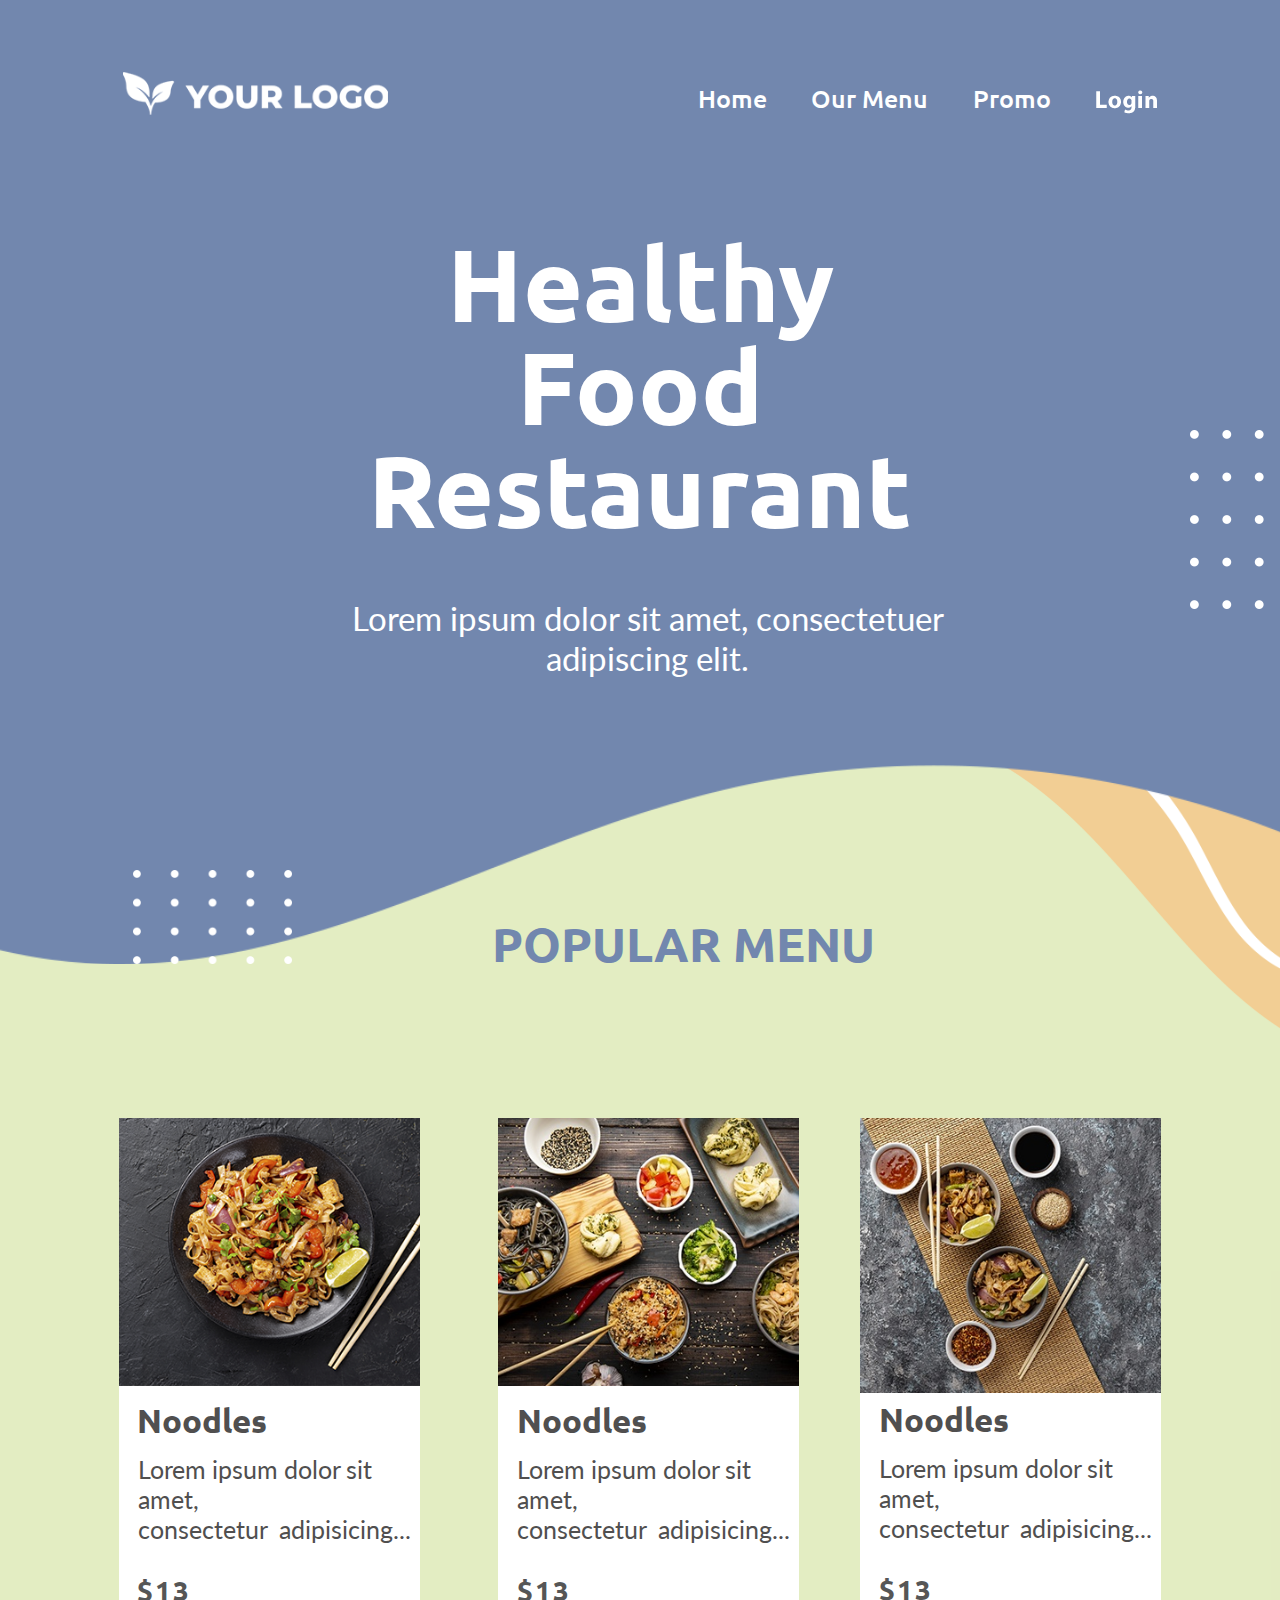
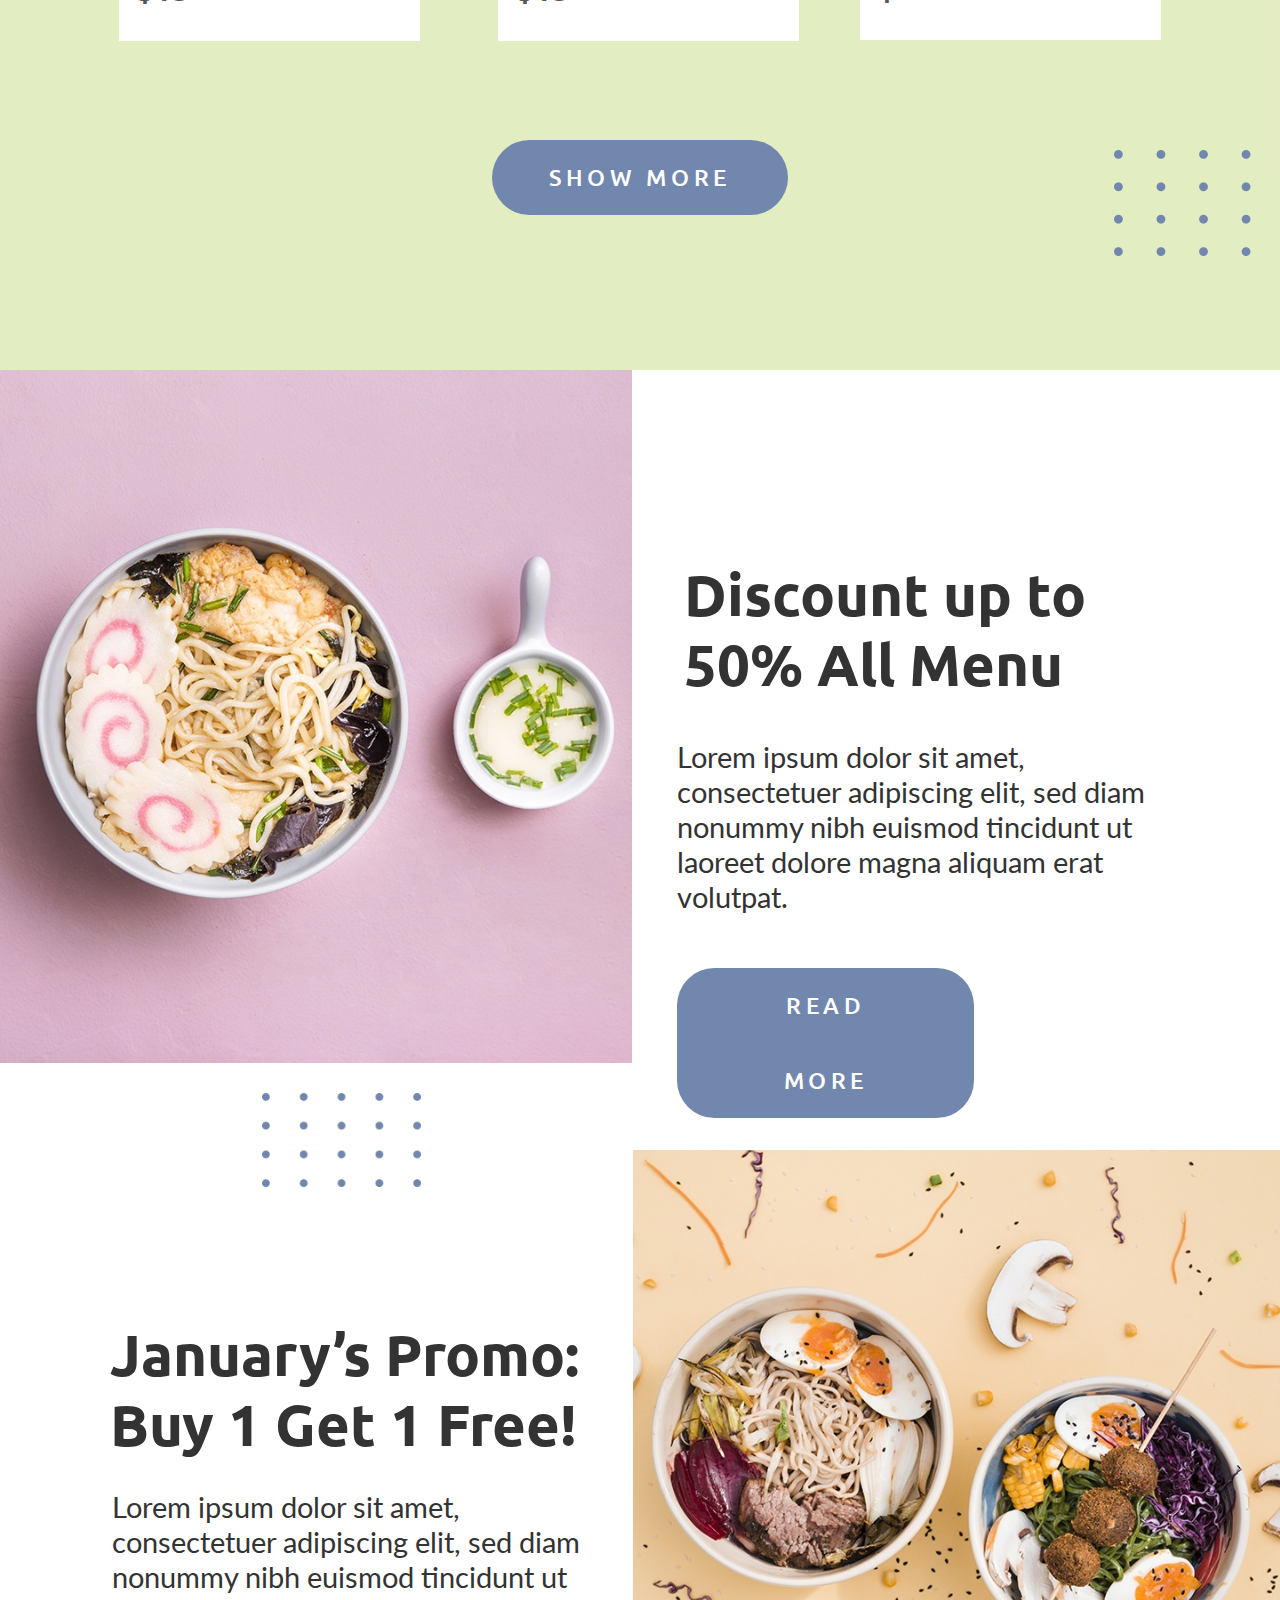
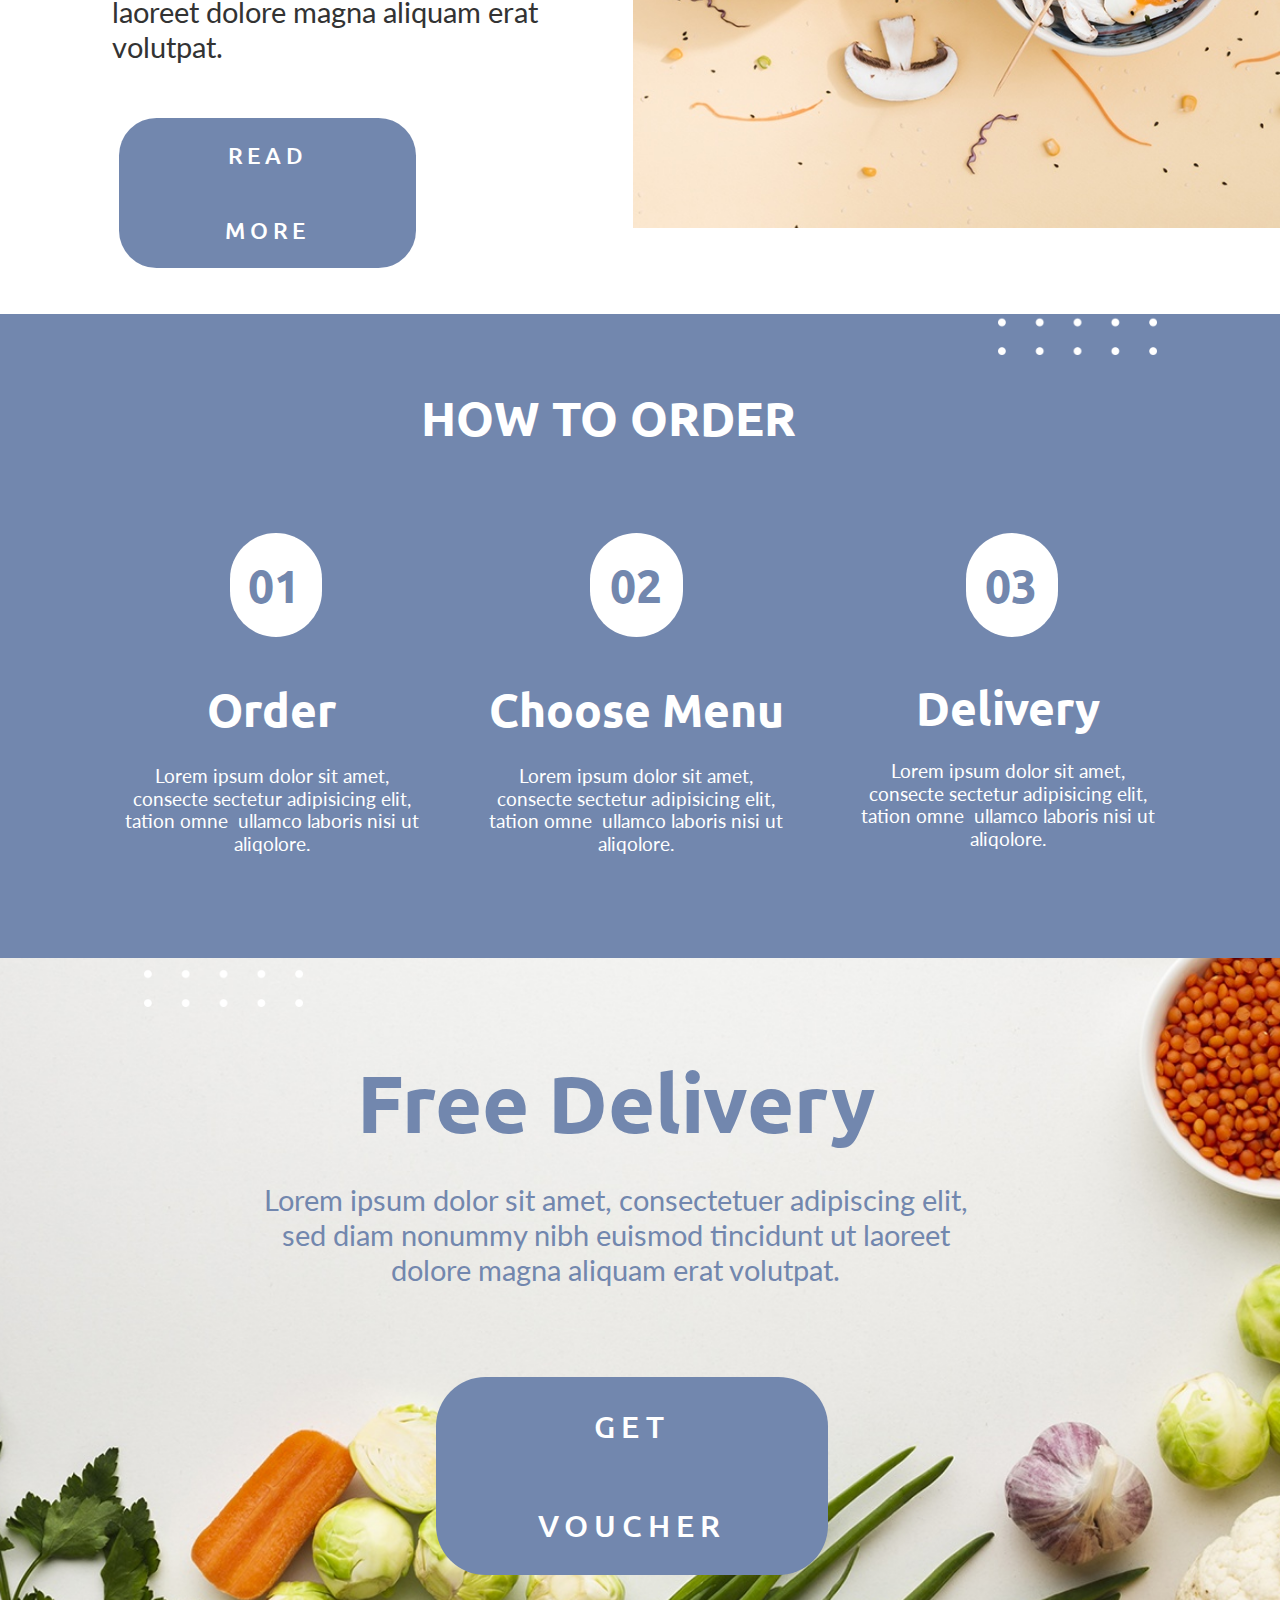
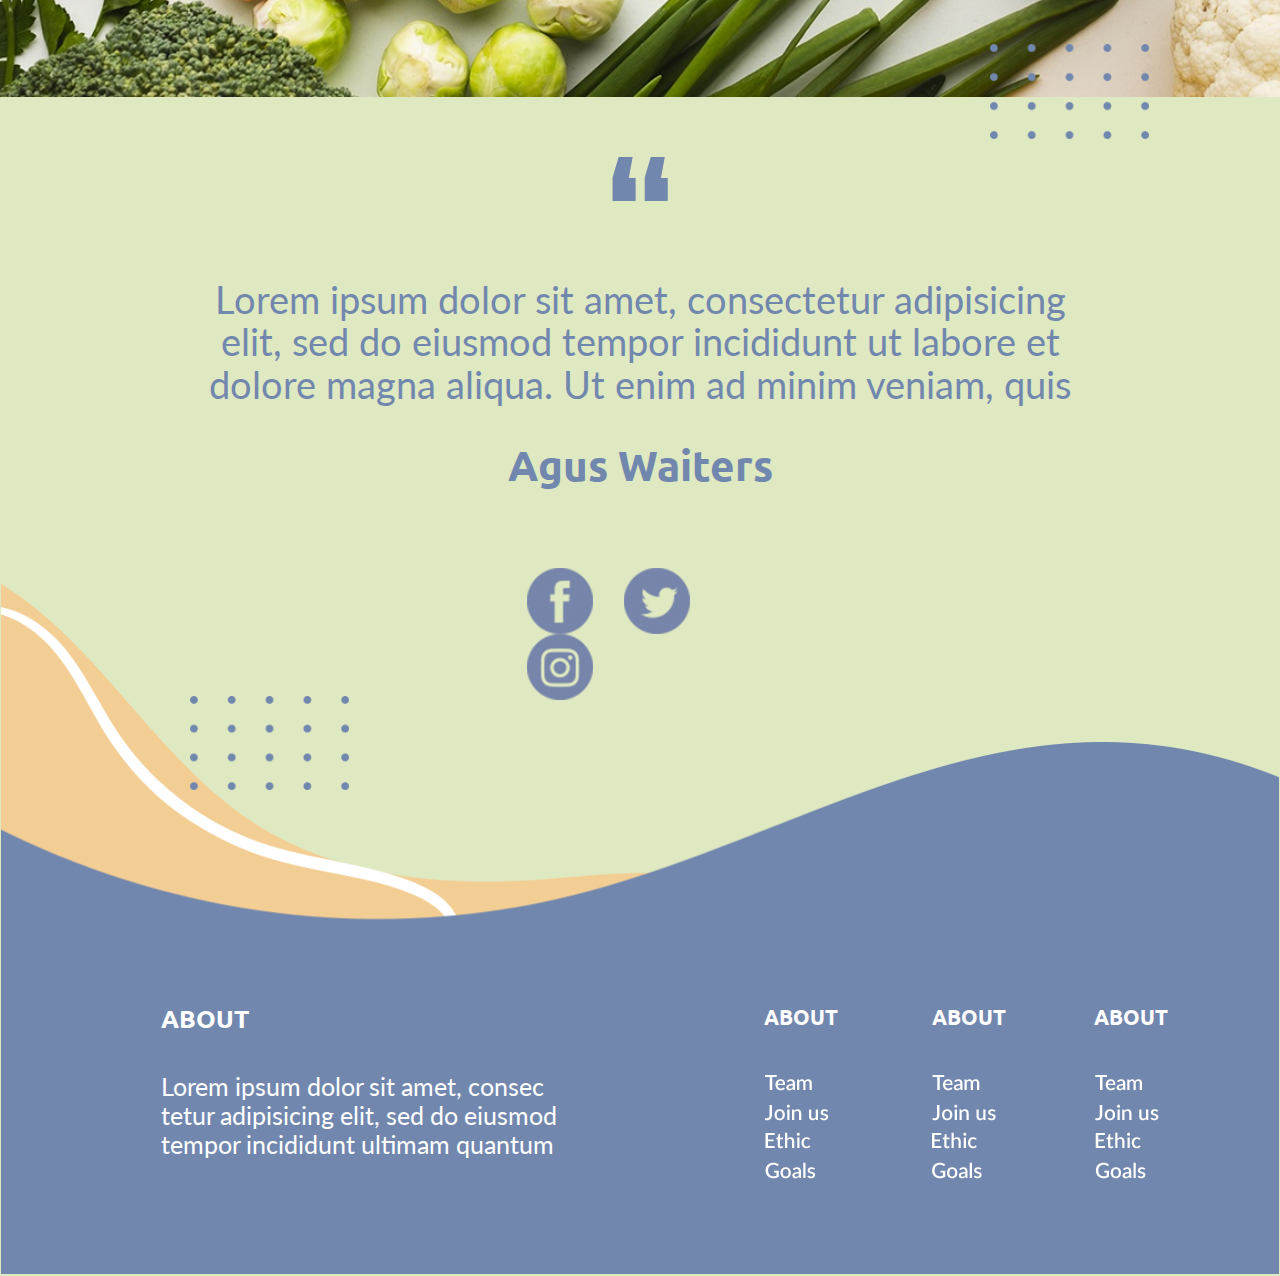
==== commit d6660d9b: "21.06 - 24.06" ====
--- a/index.html
+++ b/index.html
@@ -87,7 +87,7 @@
         <div class="background-2">
           <div class="toolbar group">
             <img class="place-your-logo-here-double-click-to-edit" src="images/place_your_logo_here_doub.png" alt="">
-            <p class="order">Login</p>
+            <img class="order" src="images/order.png" alt="Login" title="Login">
             <p class="promo">Promo</p>
             <p class="menu">Our Menu</p>
             <p class="home">Home</p>
@@ -195,24 +195,24 @@
             </div>
             <div class="col-12">
               <p class="about-3">about</p>
-              <p class="team-3">Team</p>
-              <p class="text-11">Join us</p>
-              <p class="ethic-3">Ethic</p>
-              <p class="goals-3">Goals</p>
+              <img class="team-3" src="images/team.png" alt="Team" title="Team">
+              <img class="text-11" src="images/join_us.png" alt="Join us" title="Join us">
+              <img class="ethic-3" src="images/ethic.png" alt="Ethic" title="Ethic">
+              <img class="goals-3" src="images/goals.png" alt="Goals" title="Goals">
             </div>
             <div class="col-11">
               <p class="about-2">about</p>
-              <p class="team-2">Team</p>
-              <p class="text-10">Join us</p>
-              <p class="ethic-2">Ethic</p>
-              <p class="goals-2">Goals</p>
+              <img class="team-2" src="images/team_2.png" alt="Team" title="Team">
+              <img class="text-10" src="images/join_us_2.png" alt="Join us" title="Join us">
+              <img class="ethic-2" src="images/ethic_2.png" alt="Ethic" title="Ethic">
+              <img class="goals-2" src="images/goals_2.png" alt="Goals" title="Goals">
             </div>
             <div class="col-10">
               <p class="about">about</p>
-              <p class="team">Team</p>
-              <p class="text-9">Join us</p>
-              <p class="ethic">Ethic</p>
-              <p class="goals">Goals</p>
+              <img class="team" src="images/team_3.png" alt="Team" title="Team">
+              <img class="text-9" src="images/join_us_3.png" alt="Join us" title="Join us">
+              <img class="ethic" src="images/ethic_3.png" alt="Ethic" title="Ethic">
+              <img class="goals" src="images/goals_3.png" alt="Goals" title="Goals">
             </div>
           </div>
         </div>
--- a/style.css
+++ b/style.css
@@ -382,24 +382,21 @@
 .toolbar {
   margin: 0 auto;
   position: relative;
-  width: 83.19088%; /* 1168px / 1404px = 83.19088% */
+  width: 82.834755%; /* 1163px / 1404px = 82.834755% */
 }
 .place-your-logo-here-double-click-to-edit {
   float: left;
   max-width: 298px;
-  width: 25.513699%; /* 298px / 1168px = 25.513699% */
+  width: 25.623388%; /* 298px / 1163px = 25.623388% */
 }
 .order {
   float: right;
-  margin: 14px 0 0;
-  font-family: MyriadPro, serif;
-  font-size: 25px;
-  font-weight: bold;
-  text-align: center;
+  margin: 18px 0 0;
+  width: 61px;
 }
 .promo {
   float: right;
-  margin: 14px 4.280822% 0 0; /* 50px / 1168px = 4.280822% */
+  margin: 14px 4.299226% 0 0; /* 50px / 1163px = 4.299226% */
   font-family: Ubuntu, sans-serif;
   font-size: 25px;
   font-weight: 500;
@@ -407,7 +404,7 @@
 }
 .menu {
   float: right;
-  margin: 14px 4.366438% 0 0; /* 51px / 1168px = 4.366438% */
+  margin: 14px 4.385211% 0 0; /* 51px / 1163px = 4.385211% */
   font-family: Ubuntu, sans-serif;
   font-size: 25px;
   font-weight: 500;
@@ -415,7 +412,7 @@
 }
 .home {
   float: right;
-  margin: 14px 4.280822% 0 0; /* 50px / 1168px = 4.280822% */
+  margin: 14px 4.299226% 0 0; /* 50px / 1163px = 4.299226% */
   font-family: Ubuntu, sans-serif;
   font-size: 25px;
   font-weight: 500;
@@ -869,7 +866,7 @@
 }
 .shape-holder-2 {
   left: 0;
-  padding: 264px 3.268428% 92px; /* 47px / 1438px = 3.268428% */
+  padding: 264px 3.268428% 95px; /* 47px / 1438px = 3.268428% */
   position: absolute;
   top: 182px;
   width: 100%; /* 1438px / 1438px = 100% */
@@ -916,24 +913,28 @@
   text-transform: uppercase;
 }
 .team-3 {
-  margin: 45px 0 0 0.621118%; /* 1px / 161px = 0.621118% */
-  font-size: 20.83333px;
-  font-weight: 600;
+  display: block;
+  margin: 48px 0 0 0.621118%; /* 1px / 161px = 0.621118% */
+  position: relative;
+  width: 47px;
 }
 .text-11 {
-  margin: 7px 0 0 0.621118%; /* 1px / 161px = 0.621118% */
-  font-size: 20.83333px;
-  font-weight: 600;
+  display: block;
+  margin: 13px 0 0 0.621118%; /* 1px / 161px = 0.621118% */
+  position: relative;
+  width: 64px;
 }
 .ethic-3 {
-  margin: 6px 0 0 0.621118%; /* 1px / 161px = 0.621118% */
-  font-size: 20.83333px;
-  font-weight: 600;
+  display: block;
+  margin: 11px 0 0 0.621118%; /* 1px / 161px = 0.621118% */
+  position: relative;
+  width: 46px;
 }
 .goals-3 {
-  margin: 8px 0 0 0.621118%; /* 1px / 161px = 0.621118% */
-  font-size: 20.83333px;
-  font-weight: 600;
+  display: block;
+  margin: 13px 0 0 0.621118%; /* 1px / 161px = 0.621118% */
+  position: relative;
+  width: 51px;
 }
 .col-11 {
   float: right;
@@ -948,24 +949,28 @@
   text-transform: uppercase;
 }
 .team-2 {
-  margin: 45px 0 0;
-  font-size: 20.83333px;
-  font-weight: 600;
+  display: block;
+  margin: 48px 0 0;
+  position: relative;
+  width: 48px;
 }
 .text-10 {
-  margin: 7px 0 0;
-  font-size: 20.83333px;
-  font-weight: 600;
+  display: block;
+  margin: 13px 0 0;
+  position: relative;
+  width: 64px;
 }
 .ethic-2 {
-  margin: 6px 0 0;
-  font-size: 20.83333px;
-  font-weight: 600;
+  display: block;
+  margin: 11px 0 0;
+  position: relative;
+  width: 45px;
 }
 .goals-2 {
-  margin: 8px 0 0;
-  font-size: 20.83333px;
-  font-weight: 600;
+  display: block;
+  margin: 13px 0 0;
+  position: relative;
+  width: 50px;
 }
 .col-10 {
   float: right;
@@ -980,24 +985,28 @@
   text-transform: uppercase;
 }
 .team {
-  margin: 45px 0 0;
-  font-size: 20.83333px;
-  font-weight: 600;
+  display: block;
+  margin: 48px 0 0 0.621118%; /* 1px / 161px = 0.621118% */
+  position: relative;
+  width: 47px;
 }
 .text-9 {
-  margin: 7px 0 0;
-  font-size: 20.83333px;
-  font-weight: 600;
+  display: block;
+  margin: 13px 0 0 0.621118%; /* 1px / 161px = 0.621118% */
+  position: relative;
+  width: 63px;
 }
 .ethic {
-  margin: 6px 0 0;
-  font-size: 20.83333px;
-  font-weight: 600;
+  display: block;
+  margin: 11px 0 0 0.621118%; /* 1px / 161px = 0.621118% */
+  position: relative;
+  width: 46px;
 }
 .goals {
-  margin: 8px 0 0;
-  font-size: 20.83333px;
-  font-weight: 600;
+  display: block;
+  margin: 13px 0 0 0.621118%; /* 1px / 161px = 0.621118% */
+  position: relative;
+  width: 50px;
 }
 .shape-10 {
   left: 14.81224%;
